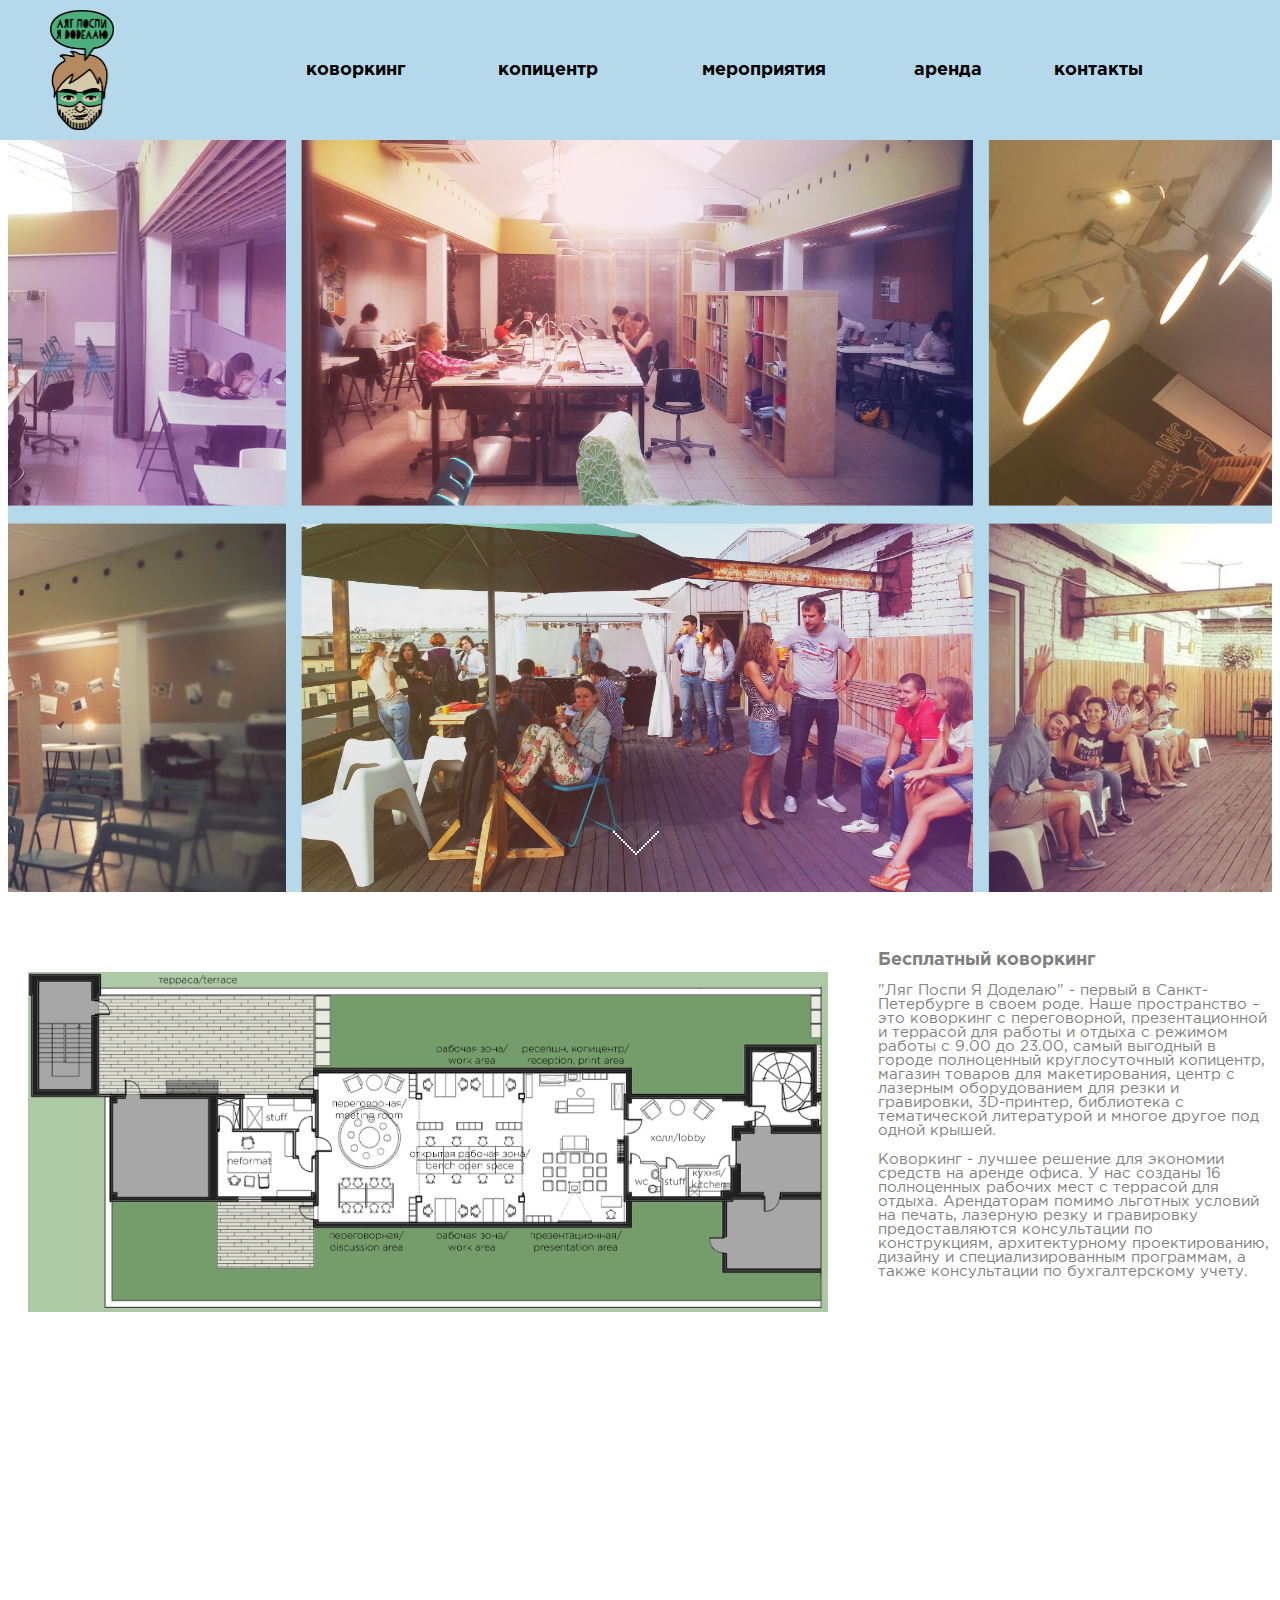
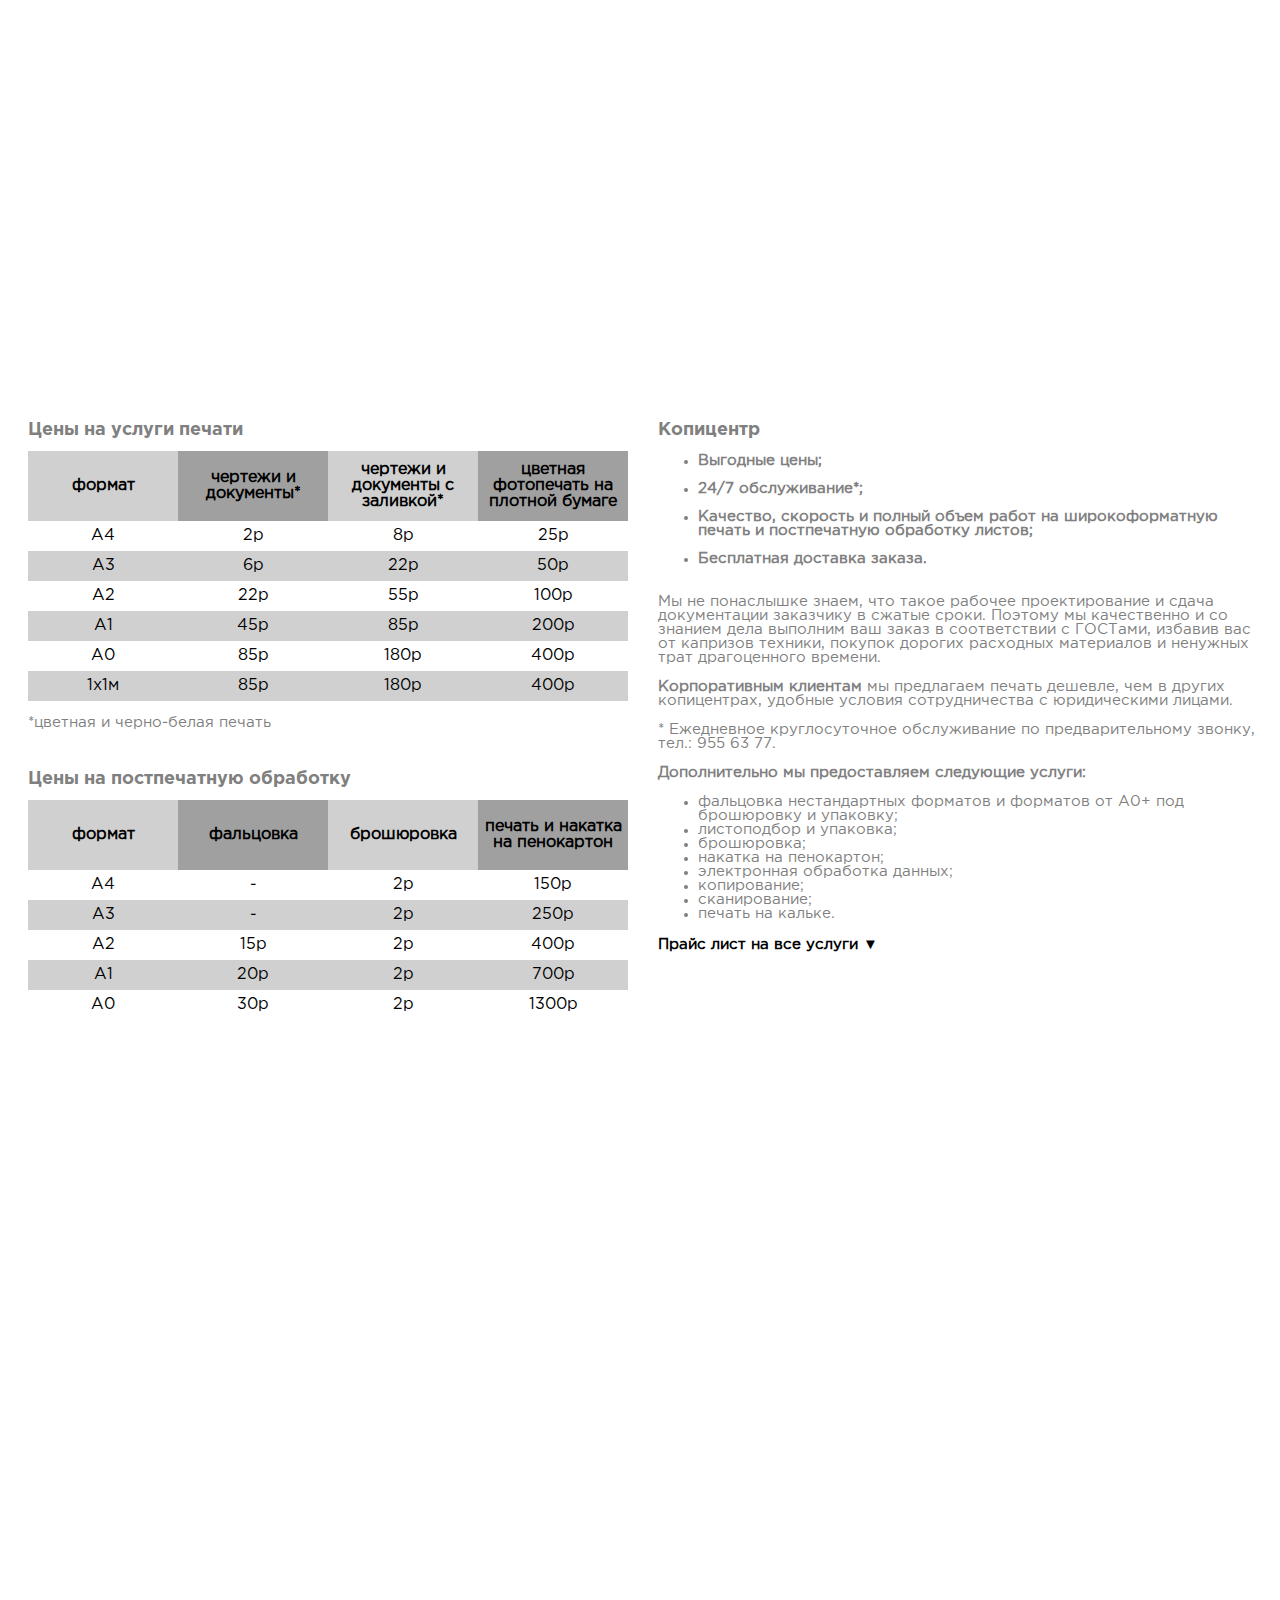
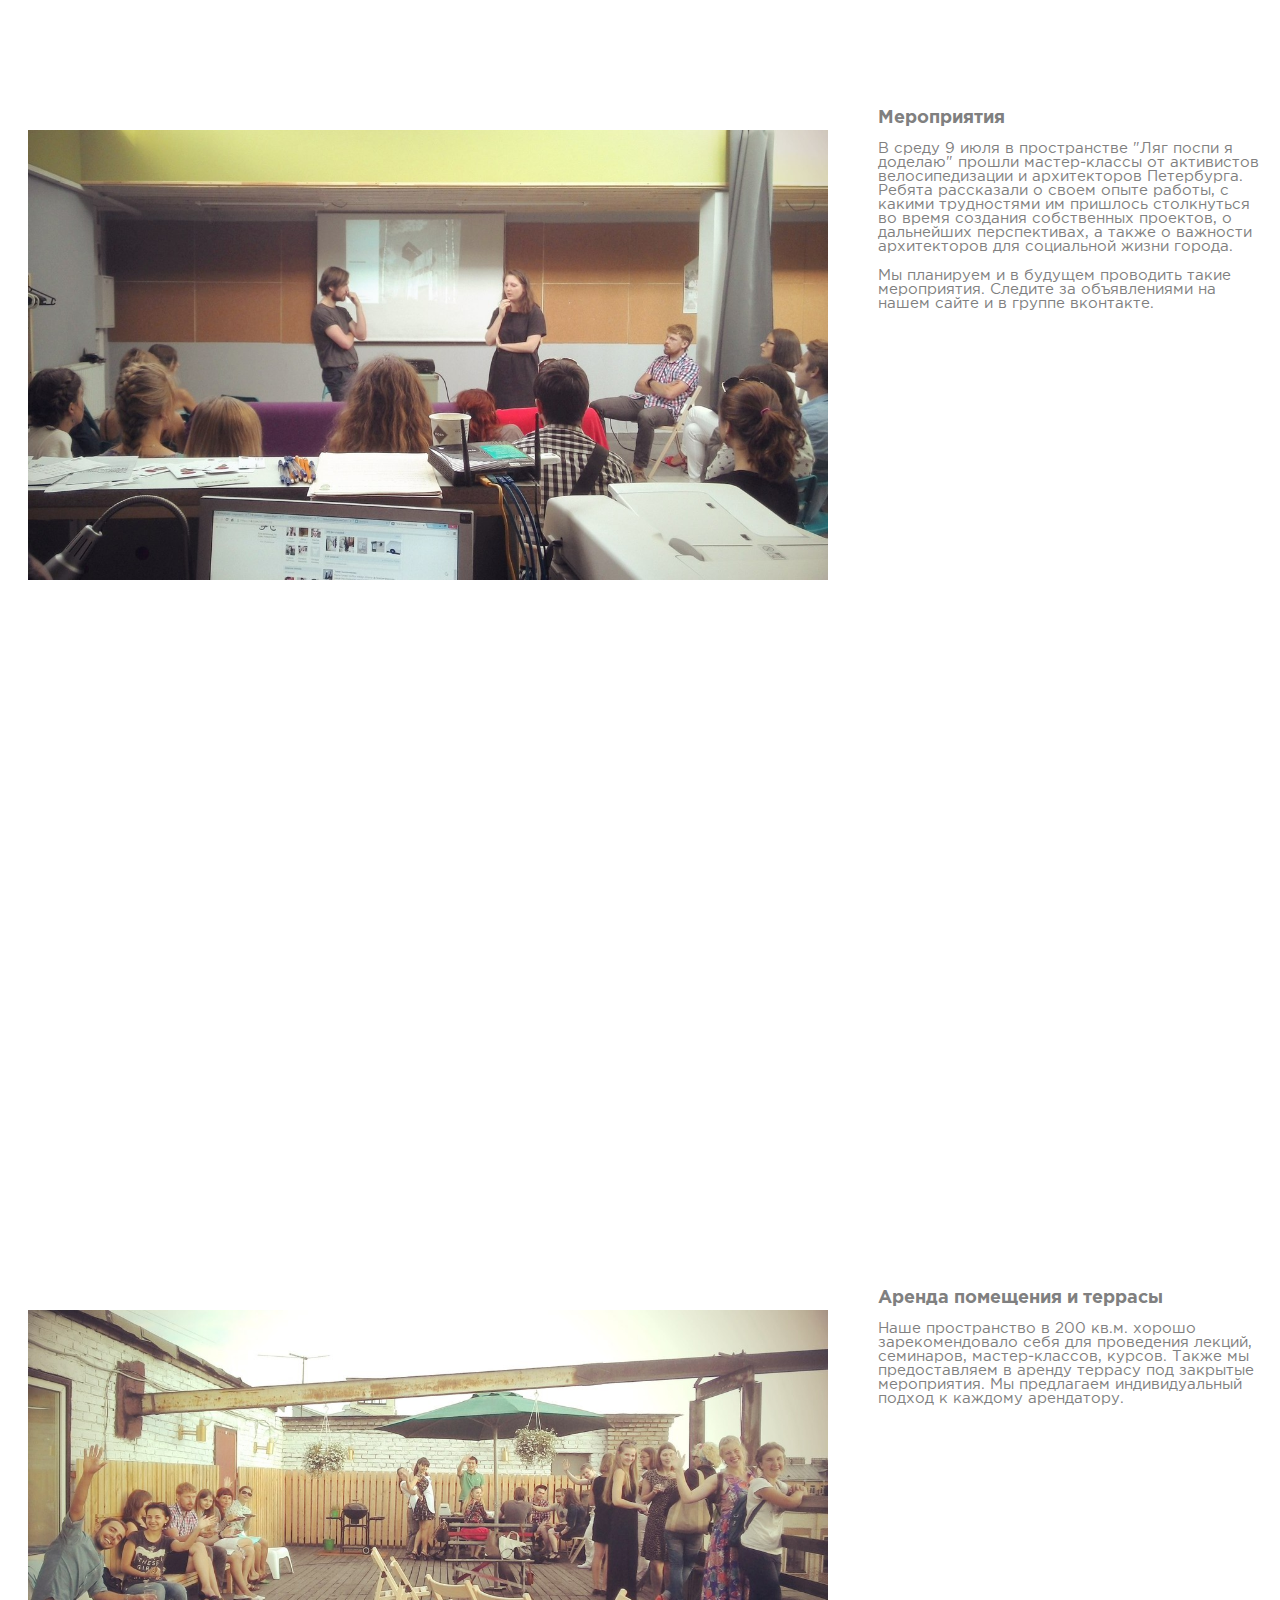
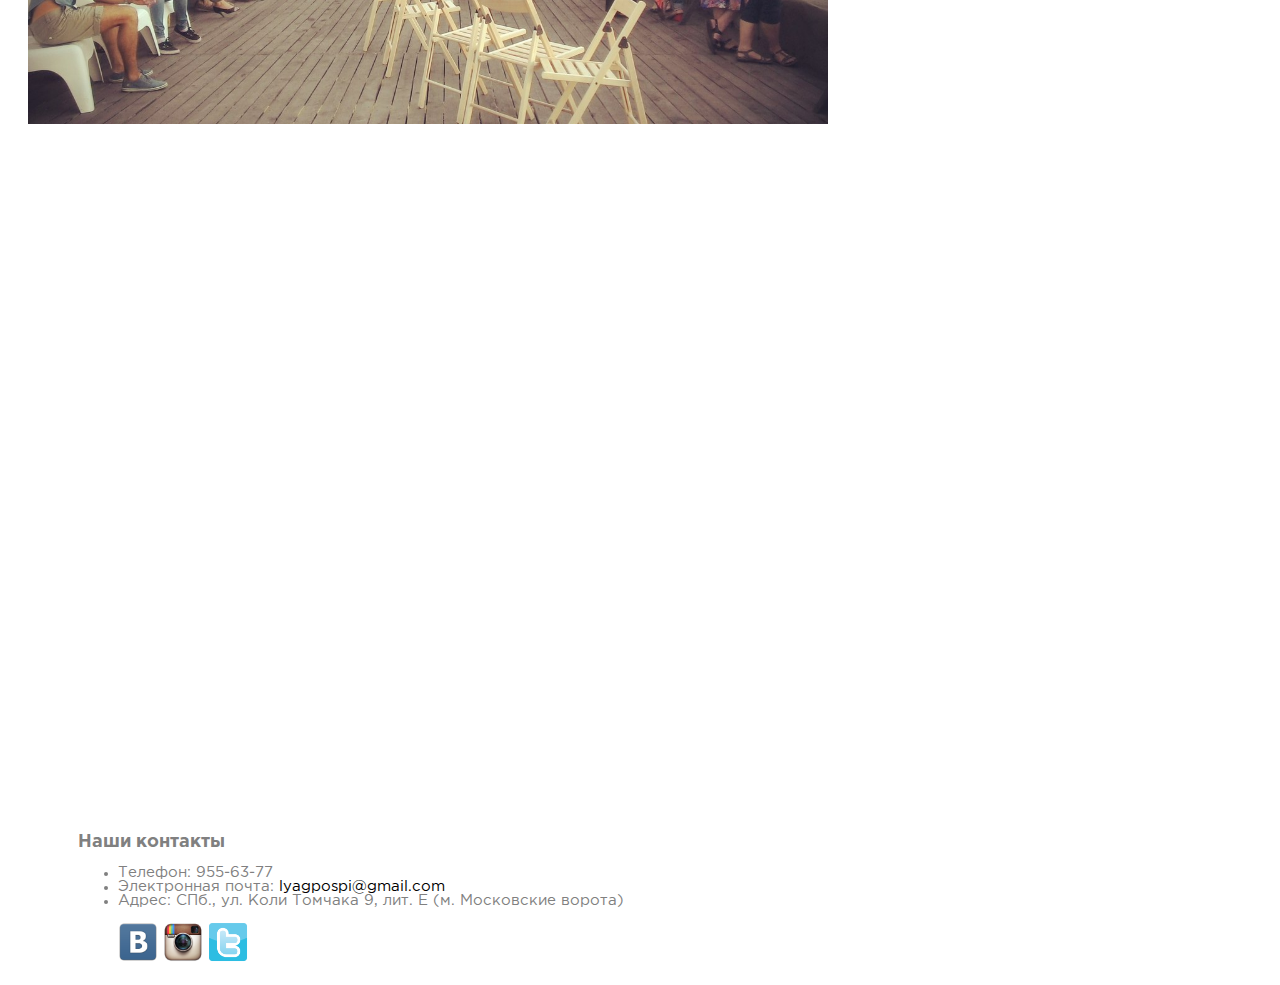
==== index.html @ e25a439b "Add link to site in logo" ====
<html>
<head>
<meta charset="UTF-8"/>
<meta name="description" content"Лягпоспиядоделаю - бесплатный коворкинг и копицентр"/>
<meta name="keywords" lang="ru" content="печать,коворкинг,бесплатный,копицентр,чернобелая,цветная,лягпоспиядоделаю"/>
<!-- CSS Code -->
<link rel="stylesheet" href="css/style.css">
<!-- JS Code -->
<script src="http://code.jquery.com/jquery-1.11.1.min.js"></script>
<script src="js/script.js"></script>
<!-- Yandex.Metrika counter -->
<script type="text/javascript">
(function (d, w, c) {
    (w[c] = w[c] || []).push(function() {
        try {
            w.yaCounter25324616 = new Ya.Metrika({id:25324616,
            clickmap:true,
            trackLinks:true,
            accurateTrackBounce:true});
        } catch(e) { }
    });

    var n = d.getElementsByTagName("script")[0],
    s = d.createElement("script"),
    f = function () { n.parentNode.insertBefore(s, n); };
    s.type = "text/javascript";
    s.async = true;
    s.src = (d.location.protocol == "https:" ? "https:" : "http:") + "//mc.yandex.ru/metrika/watch.js";

    if (w.opera == "[object Opera]") {
        d.addEventListener("DOMContentLoaded", f, false);
    } else { f(); }
})(document, window, "yandex_metrika_callbacks");
</script>
<!-- /Yandex.Metrika counter -->
</head>

<body>
<div id="header" style="z-index:1">
    <div id="logo"><a href="./index.html"><img src="./images/logo.png" height=120px/></a></div>
    <div id="menu-container">
            <ul id="menu">
                <li><a href="#content-1" class="menu-item">коворкинг</a></li>
                <li><a href="#content-2" class="menu-item">копицентр</a></li>
                <li><a href="#content-3" class="menu-item">мероприятия</a></li>
                <li><a href="#content-4" class="menu-item">аренда</a></li>
                <li><a href="#content-5" class="menu-item">контакты</a></li>
            </ul>
    </div>
</div>
<section id="bg-1" data-type="background">
</section>
<div style="position:absolute;bottom:30;text-align:center;width:98%"><a href="#content-1" class="menu-item"><img src="./images/arrow.gif"/></a></div>
<section id="content-1">
    <div id="content-container">
        <div id="content-img">
            <img src="./images/coworking_plan2.png" width=800px />
        </div>
        <div id="content-text">
        <h1>Бесплатный коворкинг</h1>
        <p>"Ляг Поспи Я Доделаю" - первый в Санкт-Петербурге в своем роде. Наше пространство – это коворкинг с переговорной, презентационной и террасой для работы и отдыха с режимом работы с 9.00 до 23.00, самый выгодный в городе полноценный круглосуточный копицентр, магазин товаров для макетирования, центр с лазерным оборудованием для резки и гравировки, 3D-принтер, библиотека с тематической литературой и многое другое под одной крышей.</p>
        <p>Коворкинг - лучшее решение для экономии средств на аренде офиса. У нас созданы 16 полноценных рабочих мест с террасой для отдыха. Арендаторам помимо льготных условий на печать, лазерную резку и гравировку предоставляются консультации по конструкциям, архитектурному проектированию, дизайну и специализированным программам, а также консультации по бухгалтерскому учету.</p>
        </div>
    </div>
</section>
<section id="bg-2" data-type="background"> 
</section>

<section id="content-2">
    <div id="copy" style="position:relative;top:-100px"></div>
    <div id="content-container">
        <div id="content-table">
            <h1>Цены на услуги печати</h1>
            <table width=600px border="0" cellpadding="0" cellspacing="0">
                <tr bgcolor=#D0D0D0 height=70>
                    <th width=150px>формат</th>
                    <th width=150px bgcolor=#A0A0AO>чертежи и документы*</th>
                    <th width=150px>чертежи и документы с заливкой*</th>
                    <th width=150px bgcolor=#A0A0AO>цветная фотопечать на плотной бумаге</th>
                </tr>
                <tr bgcolor="white" align="center" height=30>
                    <td>A4</td>
                    <td>2р</td>
                    <td>8р</td>
                    <td>25р</td>
                </tr>
                <tr bgcolor=#D0D0D0 align="center" height=30>
                    <td>A3</td>
                    <td>6р</td>
                    <td>22р</td>
                    <td>50р</td>
                </tr>
                <tr bgcolor="white" align="center" height=30>
                    <td>A2</td>
                    <td>22р</td>
                    <td>55р</td>
                    <td>100р</td>
                </tr>
                <tr bgcolor=#D0D0D0 align="center" height=30>
                    <td>A1</td>
                    <td>45р</td>
                    <td>85р</td>
                    <td>200р</td>
                </tr>
                <tr bgcolor="white" align="center" height=30>
                    <td>A0</td>
                    <td>85р</td>
                    <td>180р</td>
                    <td>400р</td>
                </tr>
                <tr bgcolor=#D0D0D0 align="center" height=30>
                    <td>1x1м</td>
                    <td>85р</td>
                    <td>180р</td>
                    <td>400р</td>
                </tr>
            </table>
            <p>*цветная и черно-белая печать</p>
            </br>
            <h1>Цены на постпечатную обработку</h1>
            <table width=600px border="0" cellpadding="0" cellspacing="0">
                <tr bgcolor=#D0D0D0 height=70>
                    <th width=150px>формат</th>
                    <th width=150px bgcolor=#A0A0AO>фальцовка</th>
                    <th width=150px>брошюровка</th>
                    <th width=150px bgcolor=#A0A0AO>печать и накатка на пенокартон</th>
                </tr>
                <tr bgcolor="white" align="center" height=30>
                    <td>A4</td>
                    <td>-</td>
                    <td>2р</td>
                    <td>150р</td>
                </tr>
                <tr bgcolor=#D0D0D0 align="center" height=30>
                    <td>A3</td>
                    <td>-</td>
                    <td>2р</td>
                    <td>250р</td>
                </tr>
                <tr bgcolor="white" align="center" height=30>
                    <td>A2</td>
                    <td>15р</td>
                    <td>2р</td>
                    <td>400р</td>
                </tr>
                <tr bgcolor=#D0D0D0 align="center" height=30>
                    <td>A1</td>
                    <td>20р</td>
                    <td>2р</td>
                    <td>700р</td>
                </tr>
                <tr bgcolor="white" align="center" height=30>
                    <td>A0</td>
                    <td>30р</td>
                    <td>2р</td>
                    <td>1300р</td>
                </tr>
            </table>
        </div>
        <div id="content-text">
        <h1>Копицентр</h1>
        <ul>
            <b>
            <li> Выгодные цены;</li></br>
            <li> 24/7 обслуживание*;</li></br>
            <li> Качество, скорость и полный объем работ на широкоформатную печать и постпечатную обработку листов;</li></br>
            <li> Бесплатная доставка заказа.</li></br>
            </b>
        </ul>
        <p>Мы не понаслышке знаем, что такое рабочее проектирование и сдача документации заказчику в сжатые сроки. Поэтому мы качественно и со знанием дела выполним ваш заказ в соответствии с ГОСТами, избавив вас от капризов техники, покупок дорогих расходных материалов и ненужных трат драгоценного времени.</p>
        <p><b>Корпоративным клиентам</b> мы предлагаем печать дешевле, чем в других копицентрах, удобные условия сотрудничества с юридическими лицами.</p>
        <p>* Ежедневное круглосуточное обслуживание по предварительному звонку, тел.: 955 63 77.</p>
        <p><b>Дополнительно мы предоставляем следующие услуги:</b></p>
        <ul>
            <li>фальцовка нестандартных форматов и форматов от А0+  под брошюровку и упаковку;</li>
            <li>листоподбор и упаковка;</li>
            <li>брошюровка;</li>
            <li>накатка на пенокартон;</li>
            <li>электронная обработка данных;</li>
            <li>копирование;</li>
            <li>сканирование;</li>
            <li>печать на кальке.</li>
       </ul>
        <b><a href="./res/price_copycentr.pdf">Прайс лист на все услуги &#9660;</a></b>
        </div>
    </div>
</section>

<section id="bg-3" data-type="background">
</section>

<section id="content-3">
    <div id="content-container">
        <div id="content-img">
            <img src="./images/event.jpg" width=800px />
        </div>
        <div id="content-text">
            <h1>Мероприятия</h1>
            <p> В среду 9 июля в пространстве "Ляг поспи я доделаю" прошли мастер-классы от активистов велосипедизации и архитекторов Петербурга. Ребята рассказали о своем опыте работы, с какими трудностями им пришлось столкнуться во время создания собственных проектов, о дальнейших перспективах, а также о важности архитекторов для социальной жизни города.</p>
            <p>Мы планируем и в будущем проводить такие мероприятия. Следите за объявлениями на нашем сайте и в группе вконтакте.</p>
         </div>
    </div>
</section>


<section id="bg-5" data-type="background">
</section>

<section id="content-4">
    <div id="content-container">
        <div id="content-img">
            <img src="./images/terassa2.jpg" width=800px />
        </div>
        <div id="content-text">
            <h1>Аренда помещения и террасы</h1>
            <p>Наше пространство в 200 кв.м.  хорошо зарекомендовало себя для проведения лекций, семинаров, мастер-классов, курсов. Также мы предоставляем в аренду террасу под закрытые мероприятия. Мы предлагаем индивидуальный подход к каждому арендатору.</p>
        </div>
    </div>
</section>


<section id="bg-4" data-type="background">
</section>

<section id="content-5">
    <div id="content-container">
        <div id="content-img" style="z-index:-1">
            <script type="text/javascript" charset="utf-8" src="http://api-maps.yandex.ru/services/constructor/1.0/js/?sid=mcQQvACTVyAM6o43akbslAuwgn48MR8d&width=800&height=450"></script>
        </div>
        <div id="content-text">
            <h1>Наши контакты</h1>
            <ul>
                <li>Телефон: 955-63-77</li>
                <li>Электронная почта: <a href="mailto:lyagpospi@gmail.com">lyagpospi@gmail.com</a></li>
                <li>Aдрес: СПб., ул. Коли Томчака 9, лит. Е (м. Московские ворота)</li>
                </br>
                <a href="http://vk.com/lyagpospiyadodelayu"><img align="middle" src="./images/vk-pop.png" height=40px/></a>
                <a href="http://instagram.com/lyagpospi"><img align="middle" src="./images/instagram.png" height=40px/></a>
                <a href="http://twitter.com/lyagpospi"><img align="middle" src="./images/twitter.png" height=40px/></a>
            </ul>
         </div>
    </div>
</section>

</body>
</html>
---- css/style.css ----
@font-face {
    font-family: 'GhotaProReg';
    font-style: normal;
    font-weight: normal;
    src: local('GhotaProReg'), url('../fonts/GothaProReg.otf') format('opentype');
}

@font-face {
    font-family: 'GhotaProBol';
    font-style: normal;
    font-weight: normal;
    src: local('GhotaProBol'), url('../fonts/GothaProBol.otf') format('opentype');
}

#header {
    background-color: #B5D9EB;
    top: 0;
    left: 0;
    position: fixed;
    width: 100%;
    display: table;
}

#menu-container {
    display: table-cell;
    vertical-align: middle;
}

#logo {
    display: table-cell;
    padding: 10px;
    padding-left: 50px;
    width: 40px;
}

#menu {
    width: 80%;
    display: table;
    margin: 0 auto;
    font-size: 18px;
    font-family: "GhotaProBol", serif;
}

#menu li {
    display: table-cell;
    text-align: center;
}

a:link {
    color:black;
    text-decoration: none;
}

a:visited {
    color: black;
    text-decoration: none;
}

a:hover {
    color: gray;
    text-decoration: none;
}

#bg-1 { 
    background: url(../images/bg1.jpg) 50% 0 fixed no-repeat; 
    margin: 0 auto;
    height: 100%;
    width: 100%;
    background-size: cover;
}

#bg-2 { 
    background: url(../images/bg-print3.jpg) 50% 0 fixed no-repeat;
    margin: 0 auto; 
    height: 600px;
    width: 100%;  
    background-size: cover; 
}

#bg-3 { 
    background: url(../images/bg-example.jpg) 50% 0 fixed no-repeat; 
    margin: 0 auto;
    height: 600px;  
    width: 100%;
    background-size: cover; 
}

#bg-4 { 
    background: url(../images/bg-coworking.jpg) 50% 0 fixed no-repeat; 
    margin: 0 auto;
    height: 600px;  
    width: 100%;
    background-size: cover; 
}

#bg-5 { 
    background: url(../images/bg-event3.jpg) 50% 0 fixed no-repeat; 
    margin: 0 auto;
    height: 600px;  
    width: 100%;
    background-size: cover; 
}

#content-container {
    display: table;
}

#content-img {
    display: table-cell;
    padding: 50px;
    padding-left: 20px;
    padding-top: 80px;
    vertical-align: top;
}


h1 {
    font-size: 18px;
    color: #808080;
    font-family: "GhotaProBol", serif;
}

#content-text {
    display: table-cell;
    width: 600px;
    padding-top: 60px;
    font-size: 15px;
    vertical-align: top;
    color: #808080;
    font-family: "GhotaProReg", serif;
}

#content-table {
    display: table-cell;
    width: 600px;
    padding-left: 20px;
    padding-right: 30px;
    padding-top: 60px;
    padding-bottom: 30px;
    font-size: 15px;
    vertical-align: top;
    color: #808080;
    font-family: "GhotaProReg", serif;
}
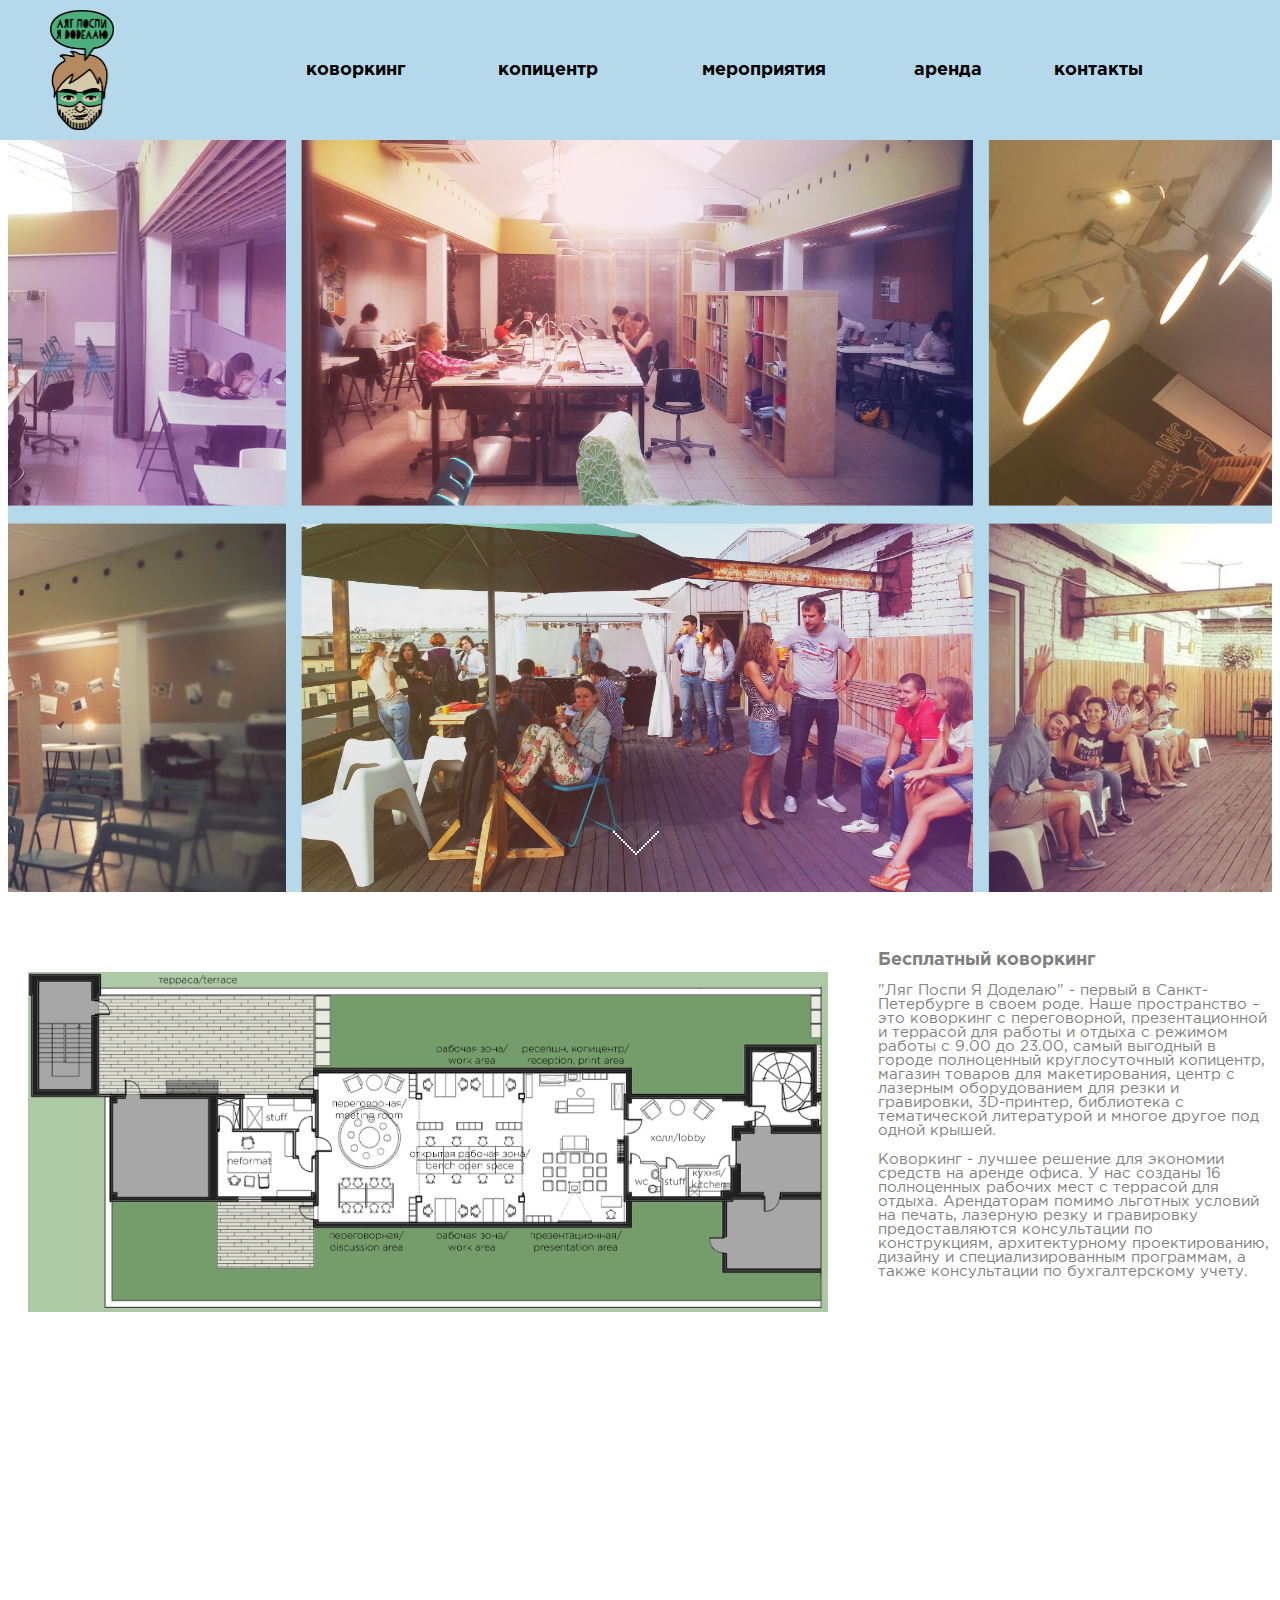
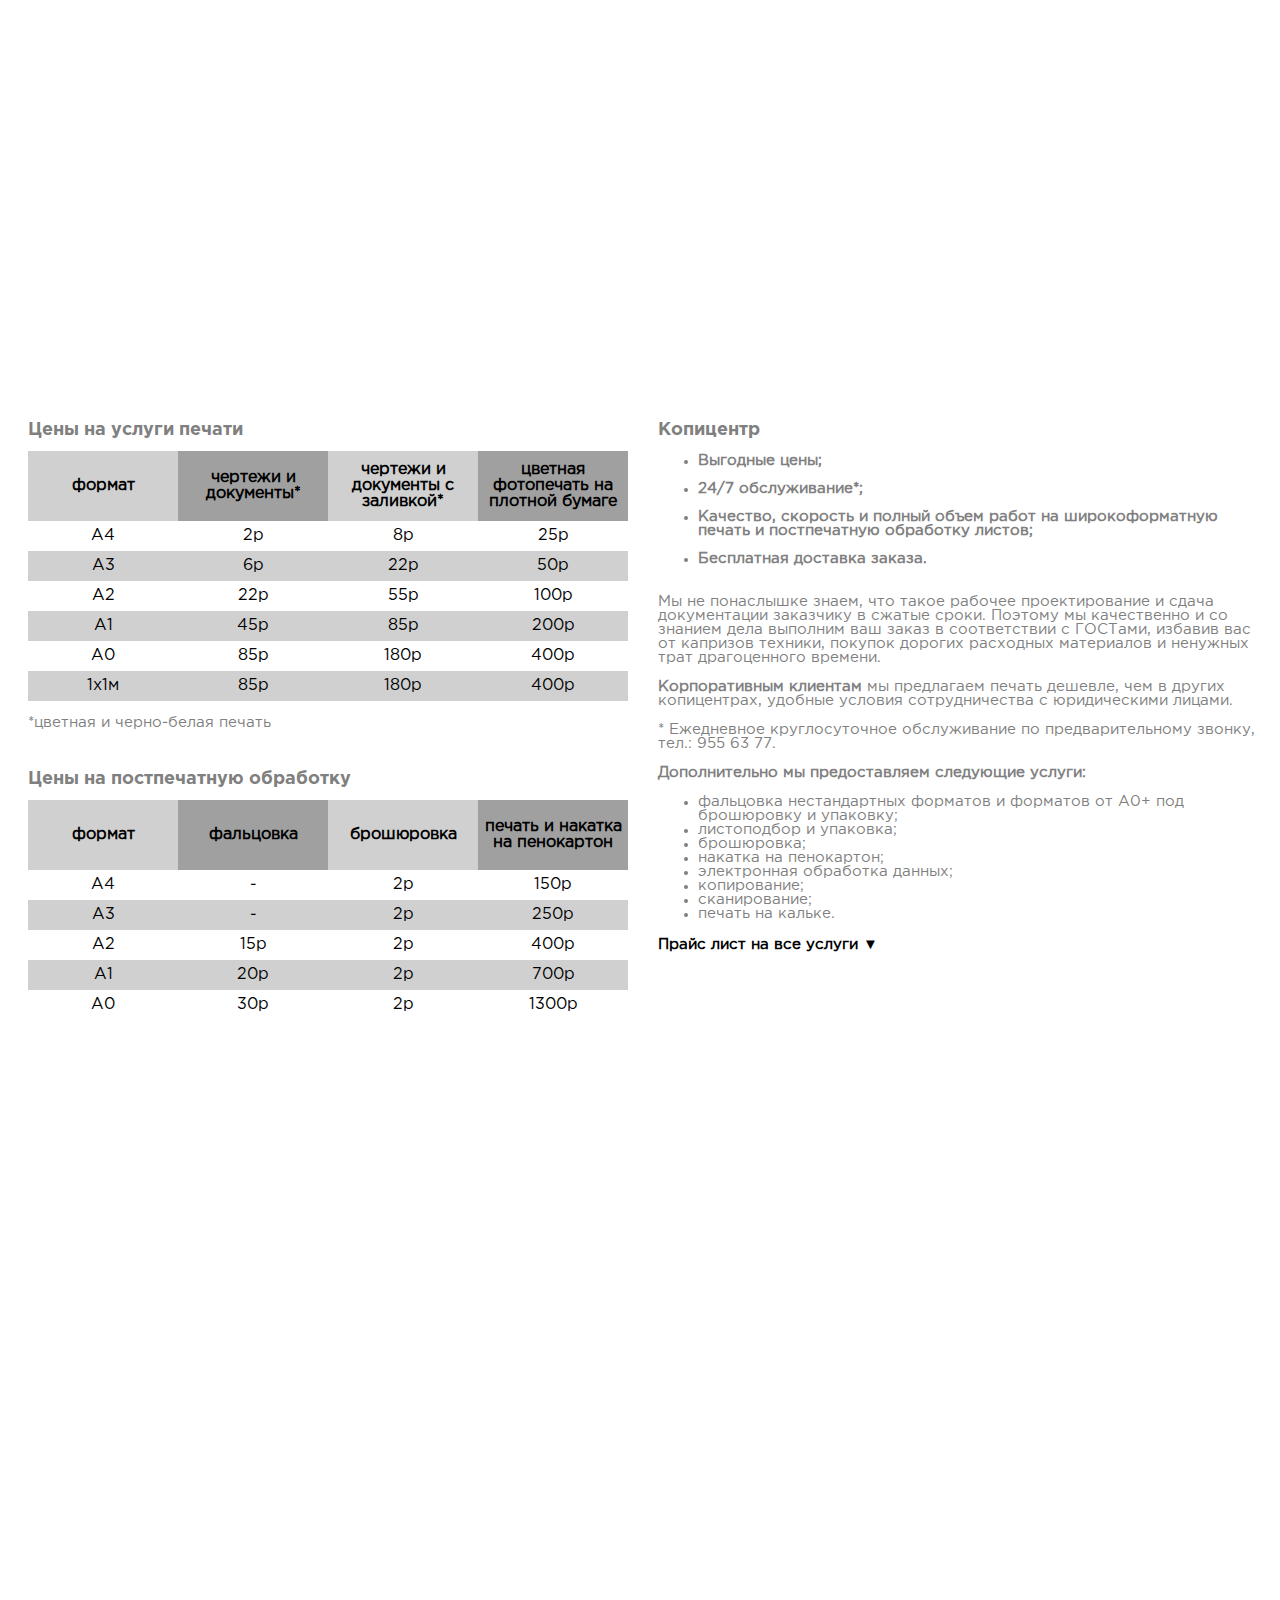
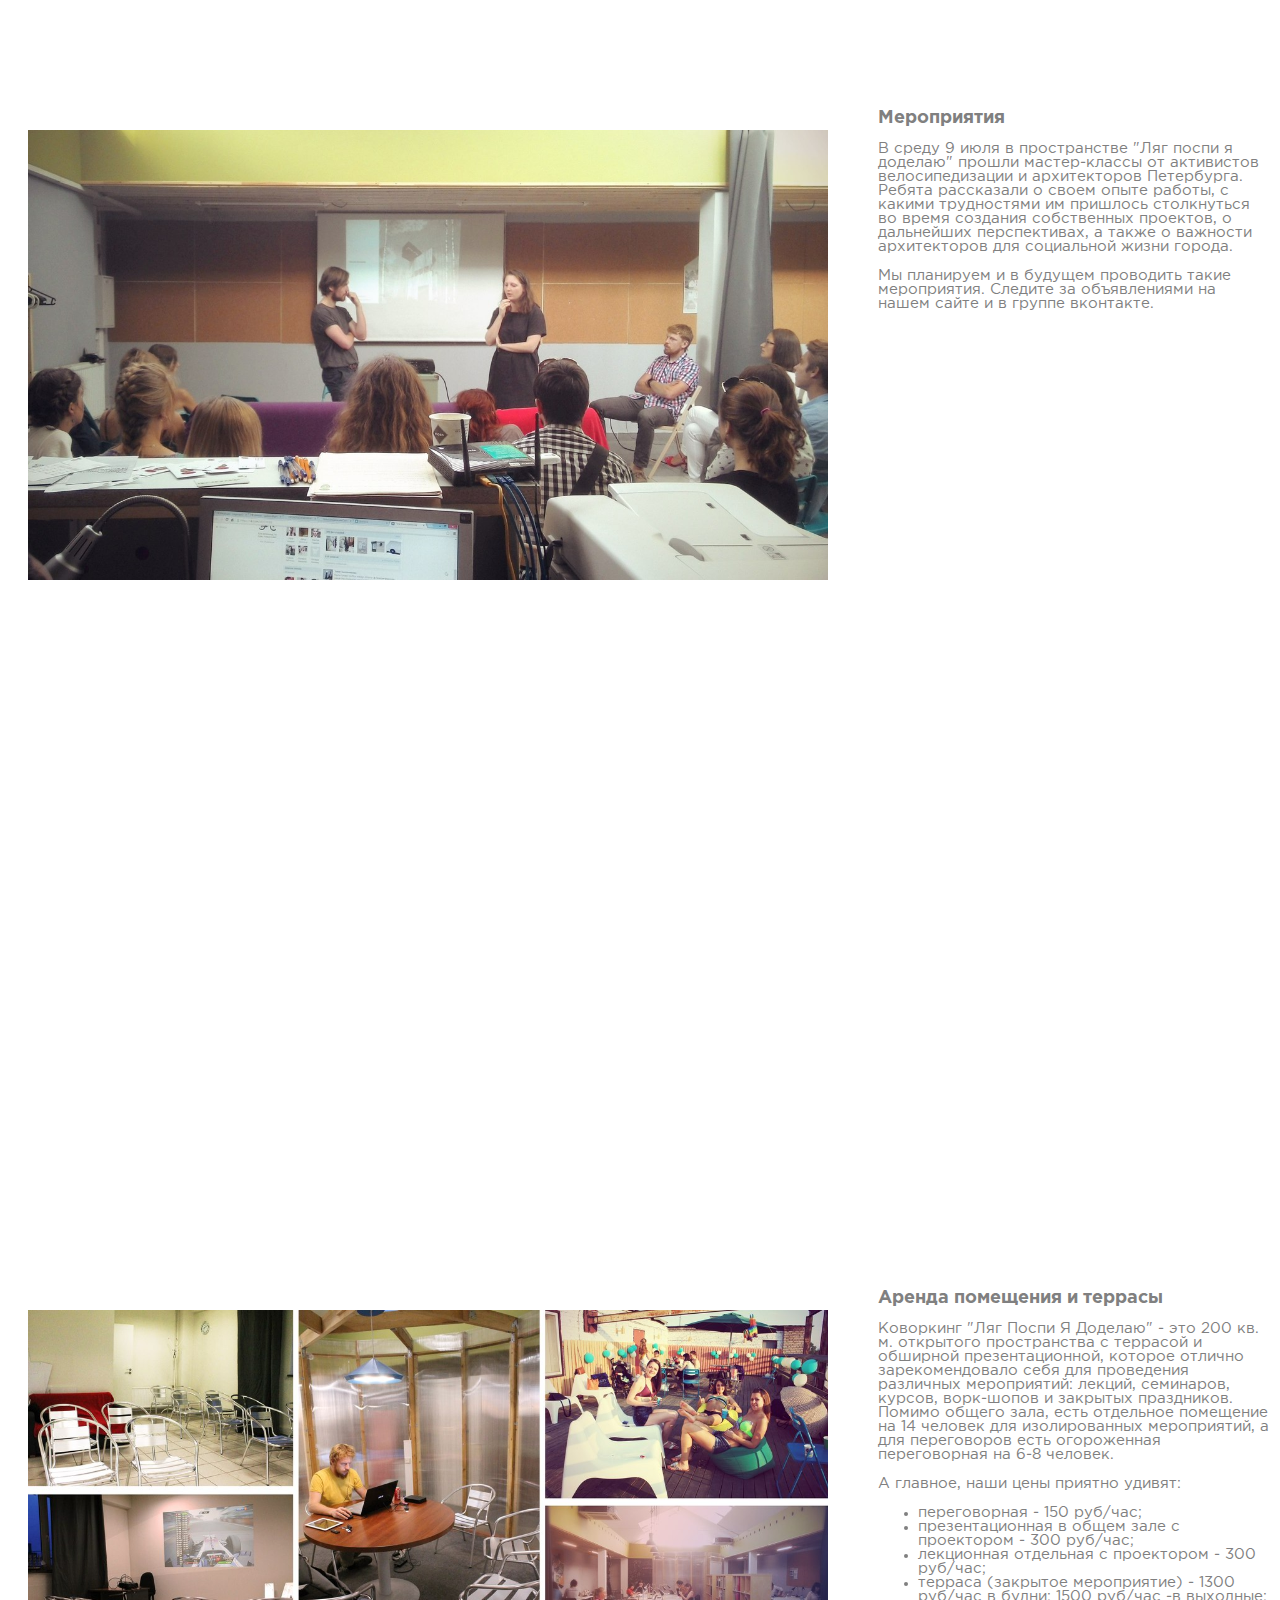
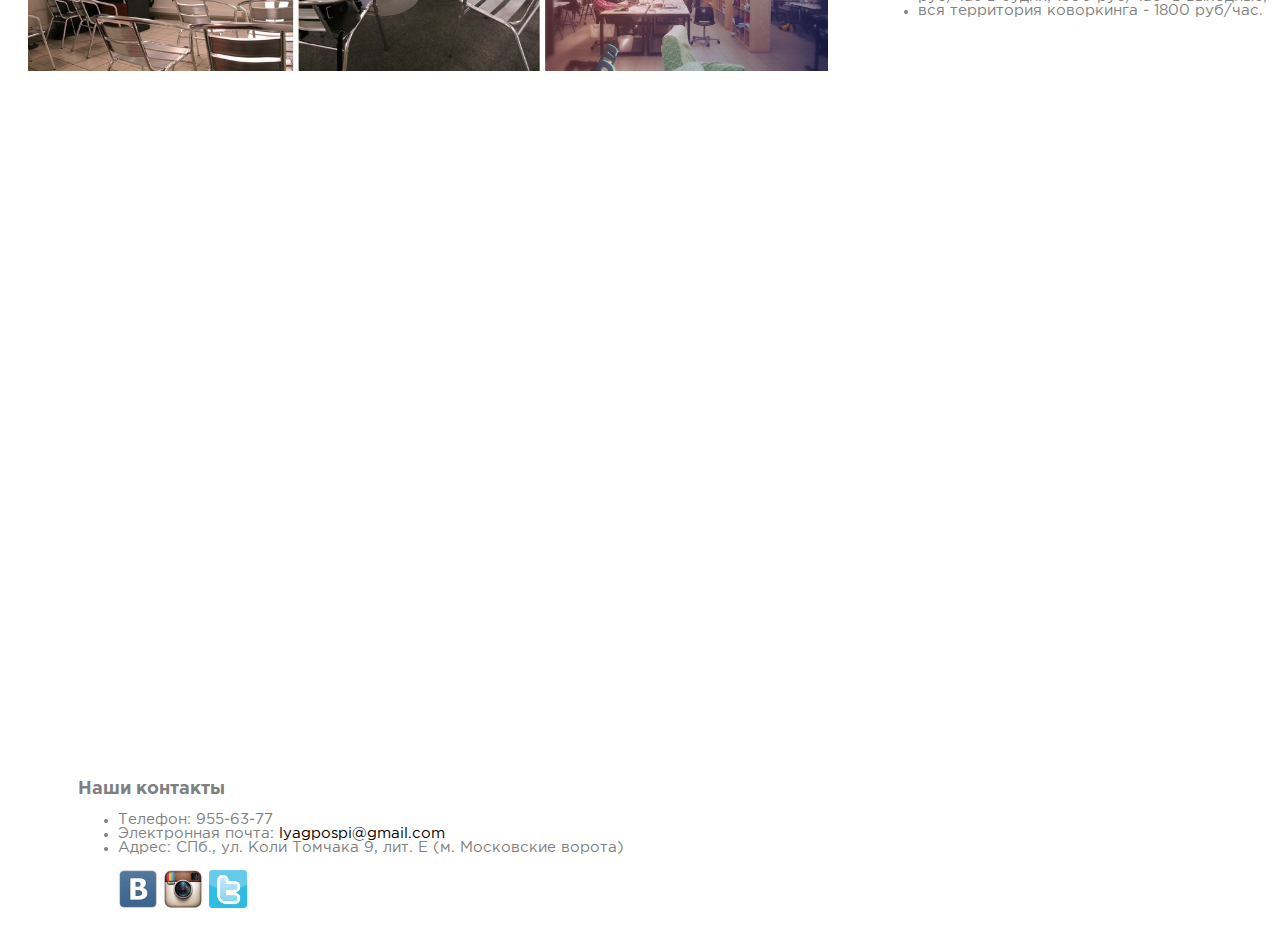
==== commit f544277d: "update arenda block" ====
--- a/index.html
+++ b/index.html
@@ -209,11 +209,21 @@
 <section id="content-4">
     <div id="content-container">
         <div id="content-img">
-            <img src="./images/terassa2.jpg" width=800px />
+            <img src="./images/arenda.jpg" width=800px />
         </div>
         <div id="content-text">
             <h1>Аренда помещения и террасы</h1>
-            <p>Наше пространство в 200 кв.м.  хорошо зарекомендовало себя для проведения лекций, семинаров, мастер-классов, курсов. Также мы предоставляем в аренду террасу под закрытые мероприятия. Мы предлагаем индивидуальный подход к каждому арендатору.</p>
+            </p>Коворкинг "Ляг Поспи Я Доделаю" - это 200 кв. м. открытого пространства с террасой и обширной презентационной, которое отлично зарекомендовало себя для проведения различных мероприятий: лекций, семинаров, курсов, ворк-шопов и закрытых праздников.</br>
+            Помимо общего зала, есть отдельное помещение на 14 человек для изолированных мероприятий, а для переговоров есть огороженная переговорная на 6-8 человек.</p>
+            
+            <p>А главное, наши цены приятно удивят:</p>
+            <ul>
+                <li>переговорная - 150 руб/час;</li>
+                <li>презентационная в общем зале с проектором - 300 руб/час;</li>
+                <li>лекционная отдельная с проектором - 300 руб/час;</li>
+                <li>терраса (закрытое мероприятие) - 1300 руб/час в будни; 1500 руб/час -в выходные;</li>
+                <li>вся территория коворкинга - 1800 руб/час.</li>
+            </ul>
         </div>
     </div>
 </section>
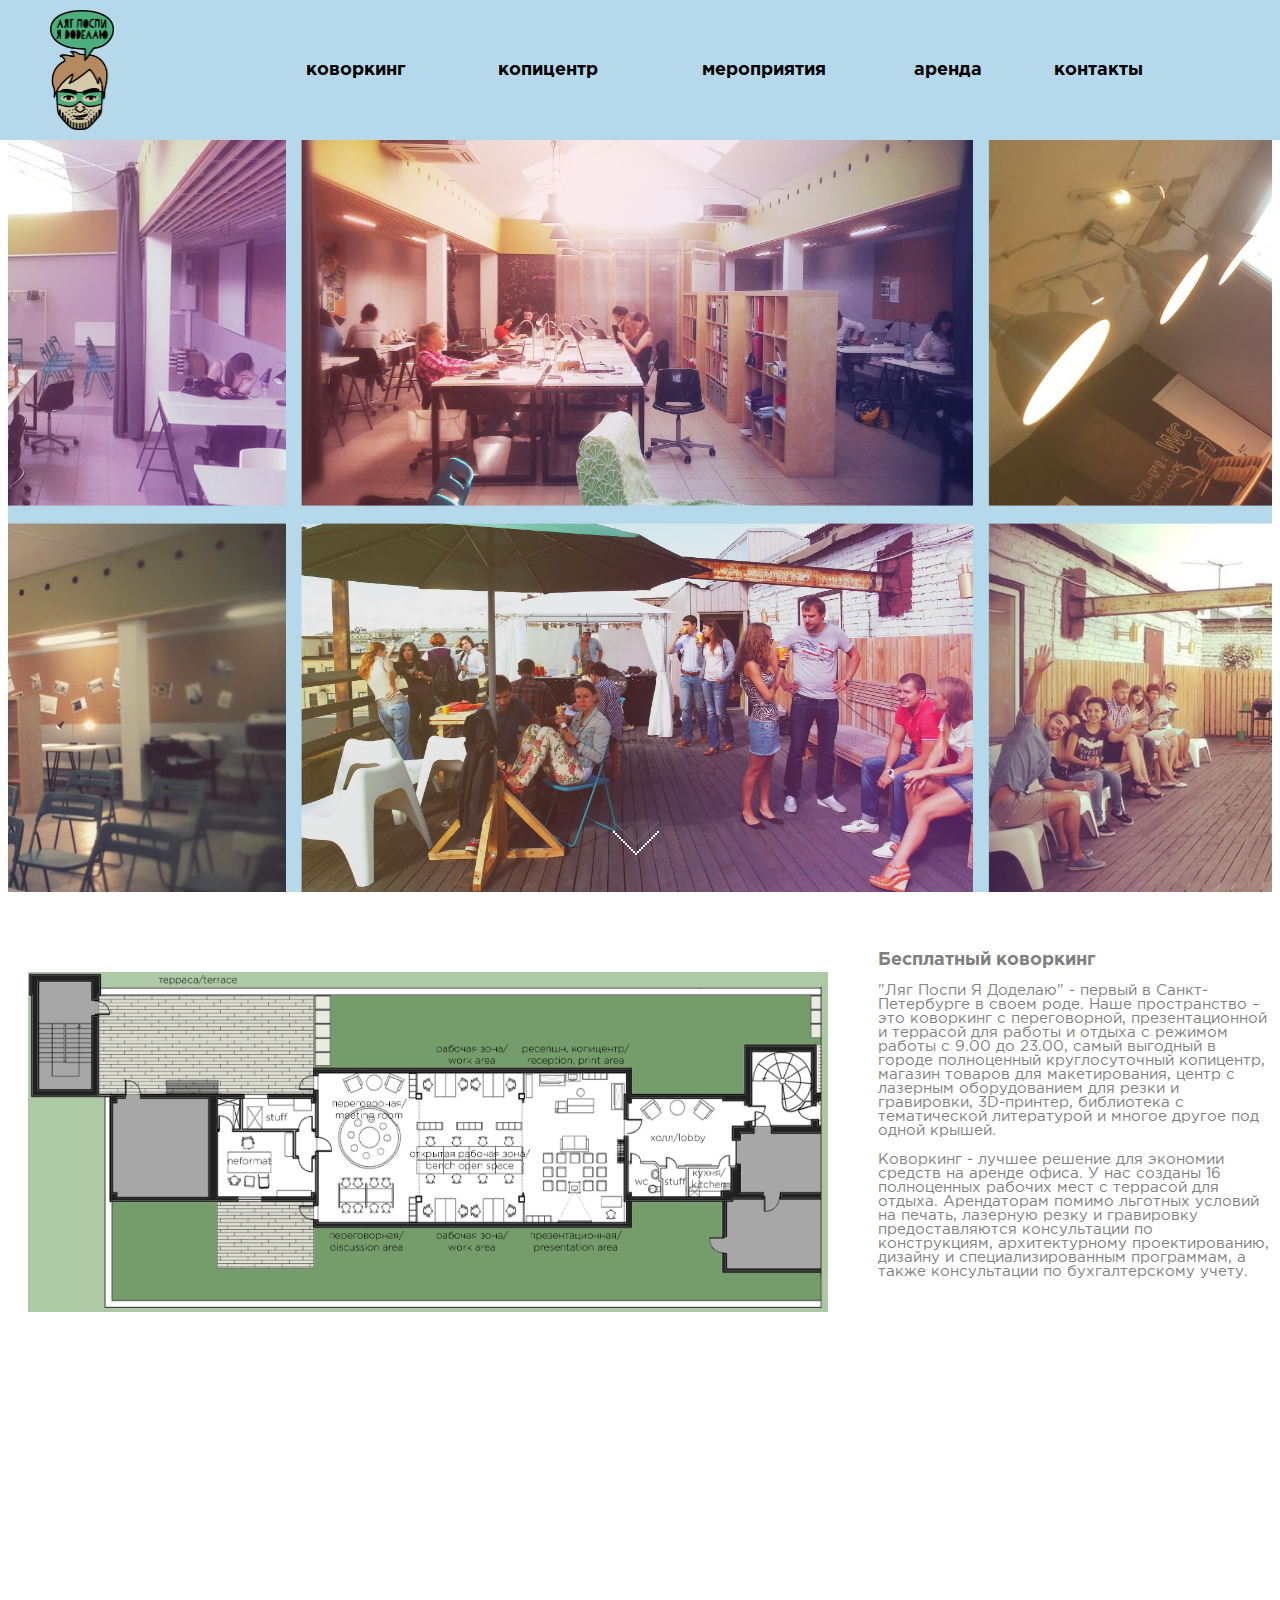
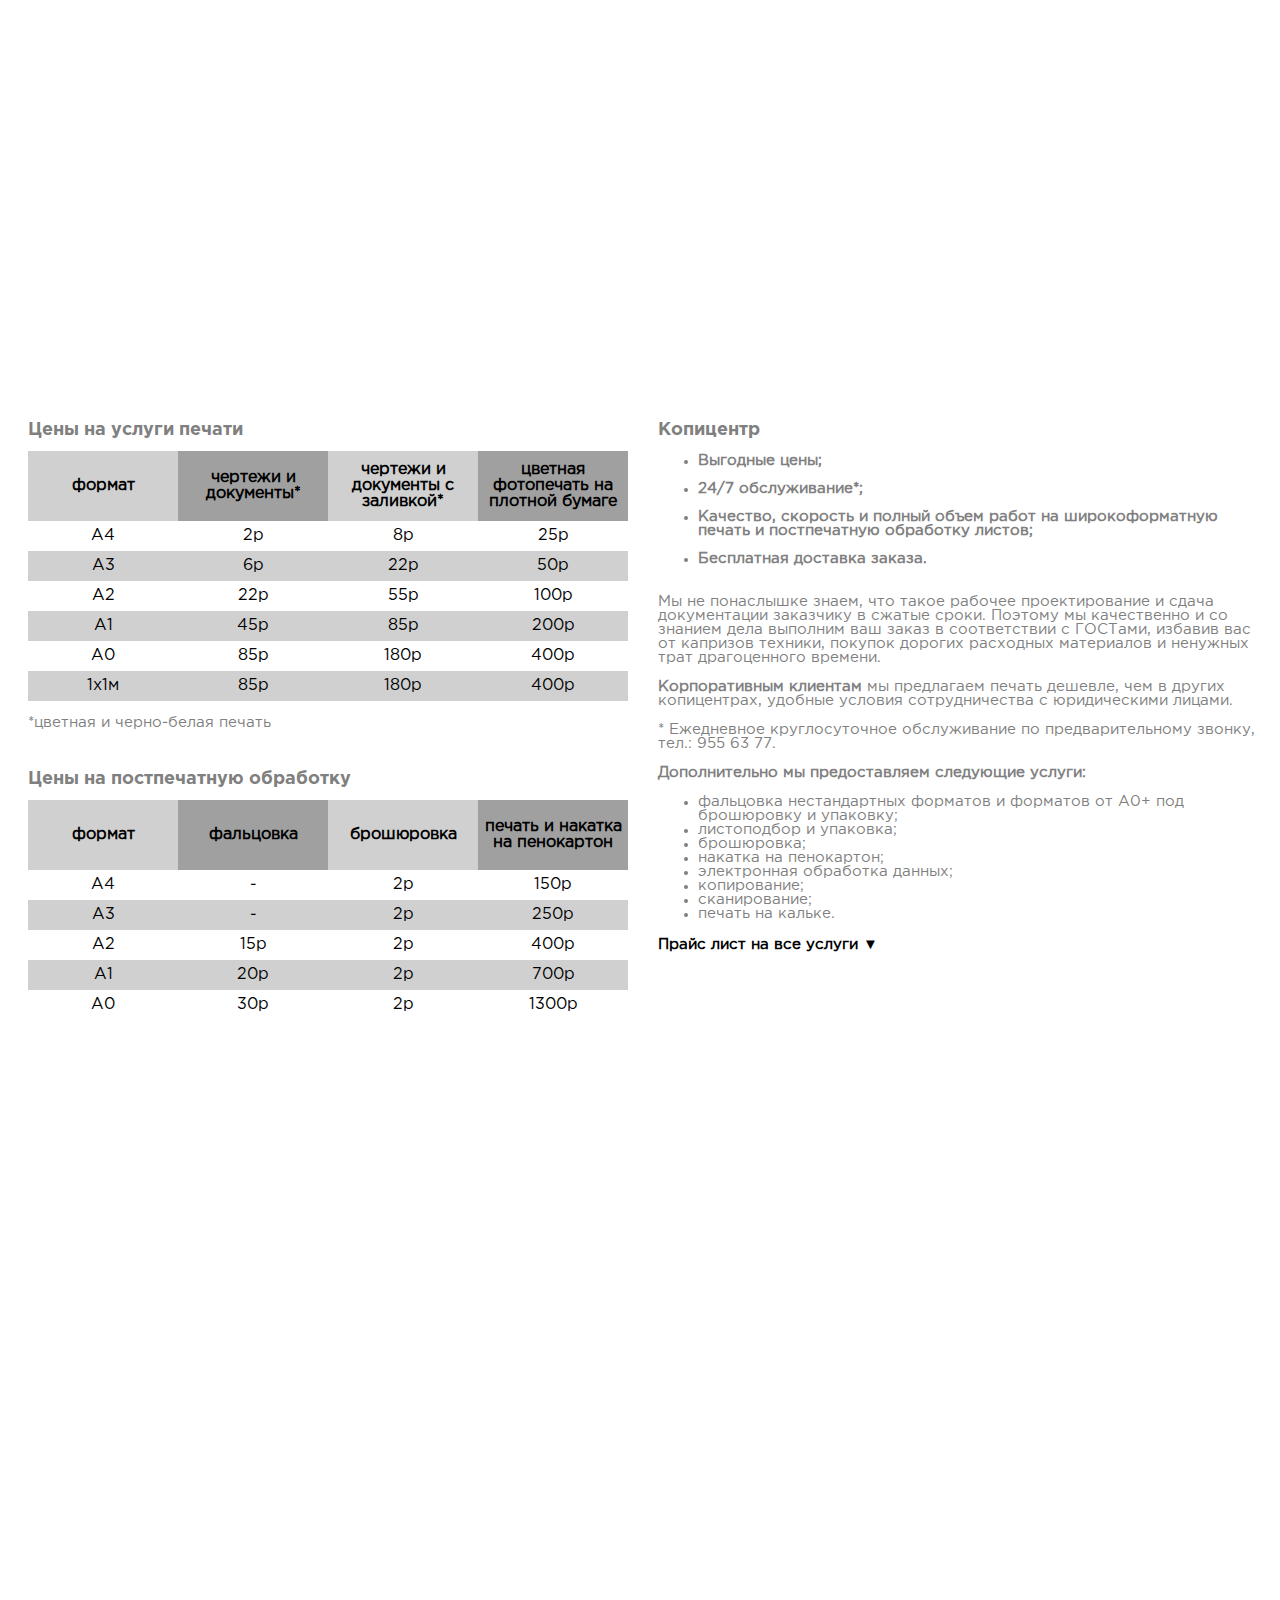
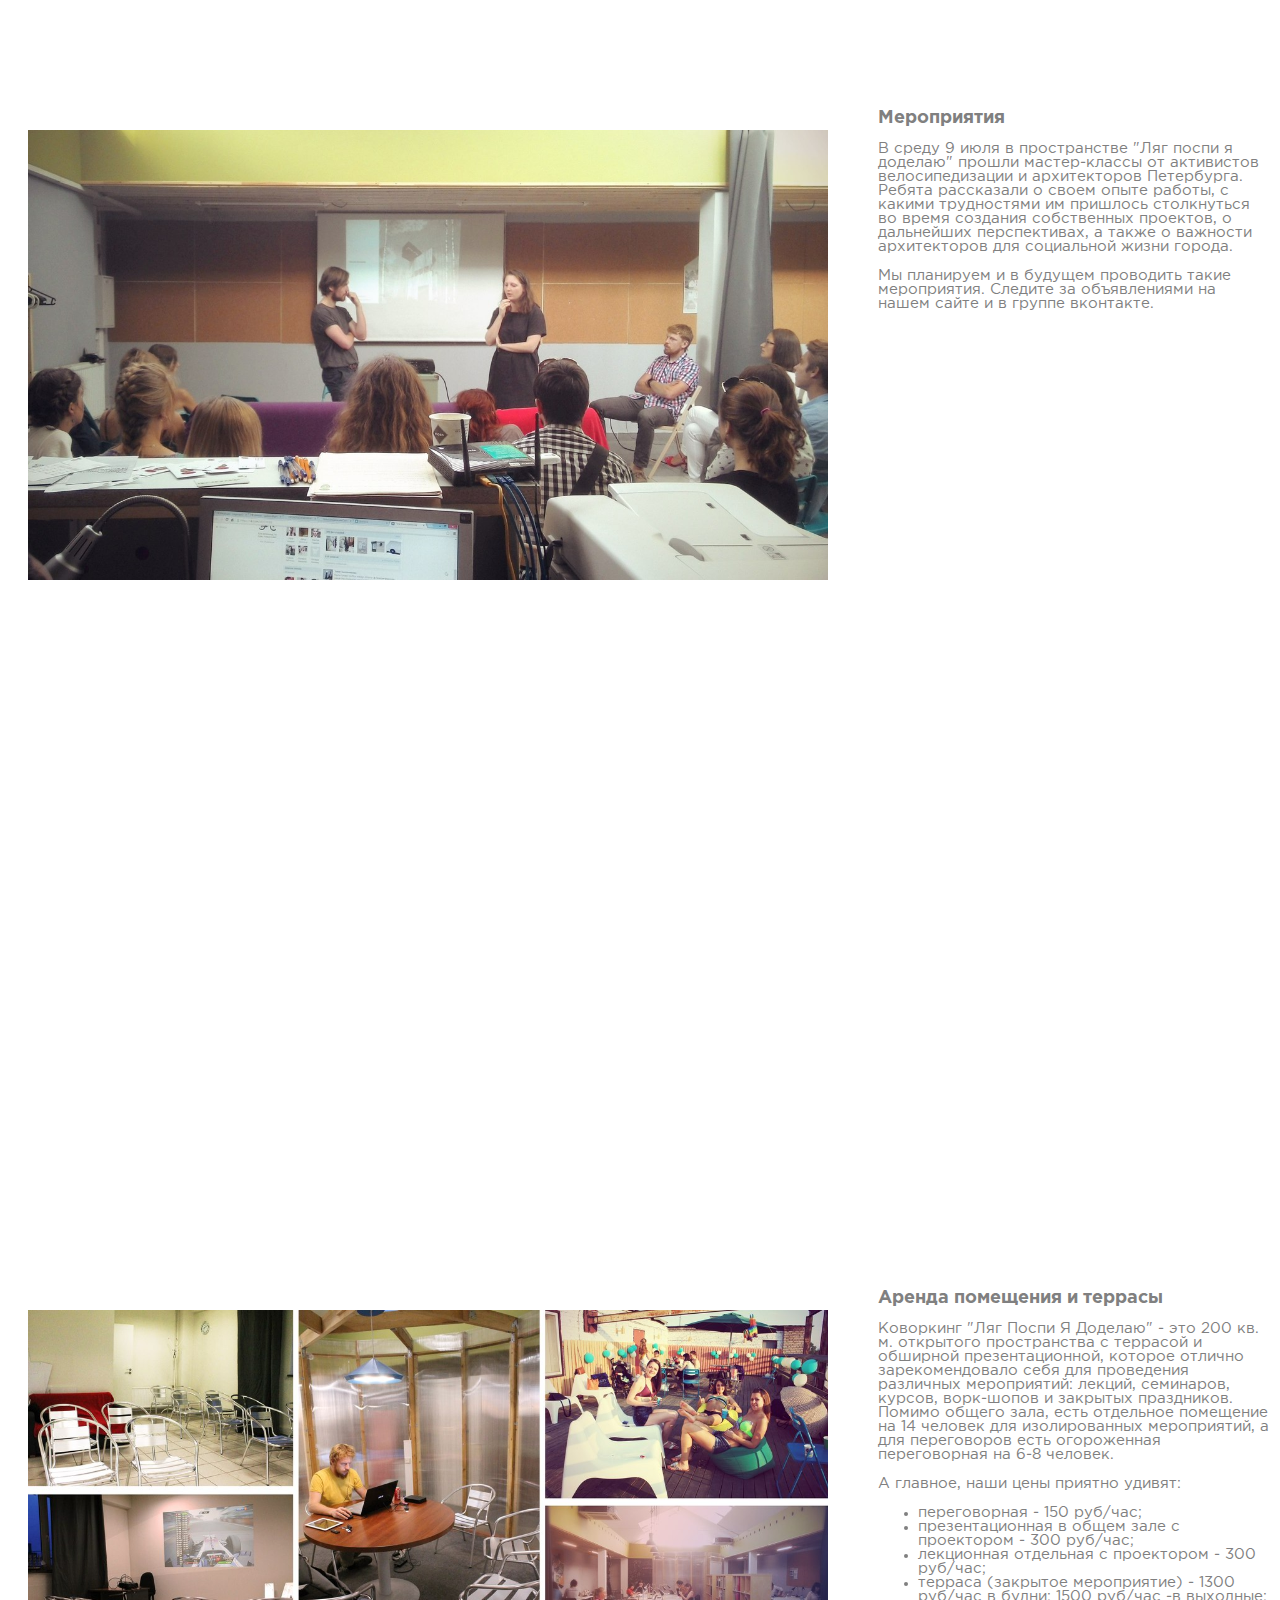
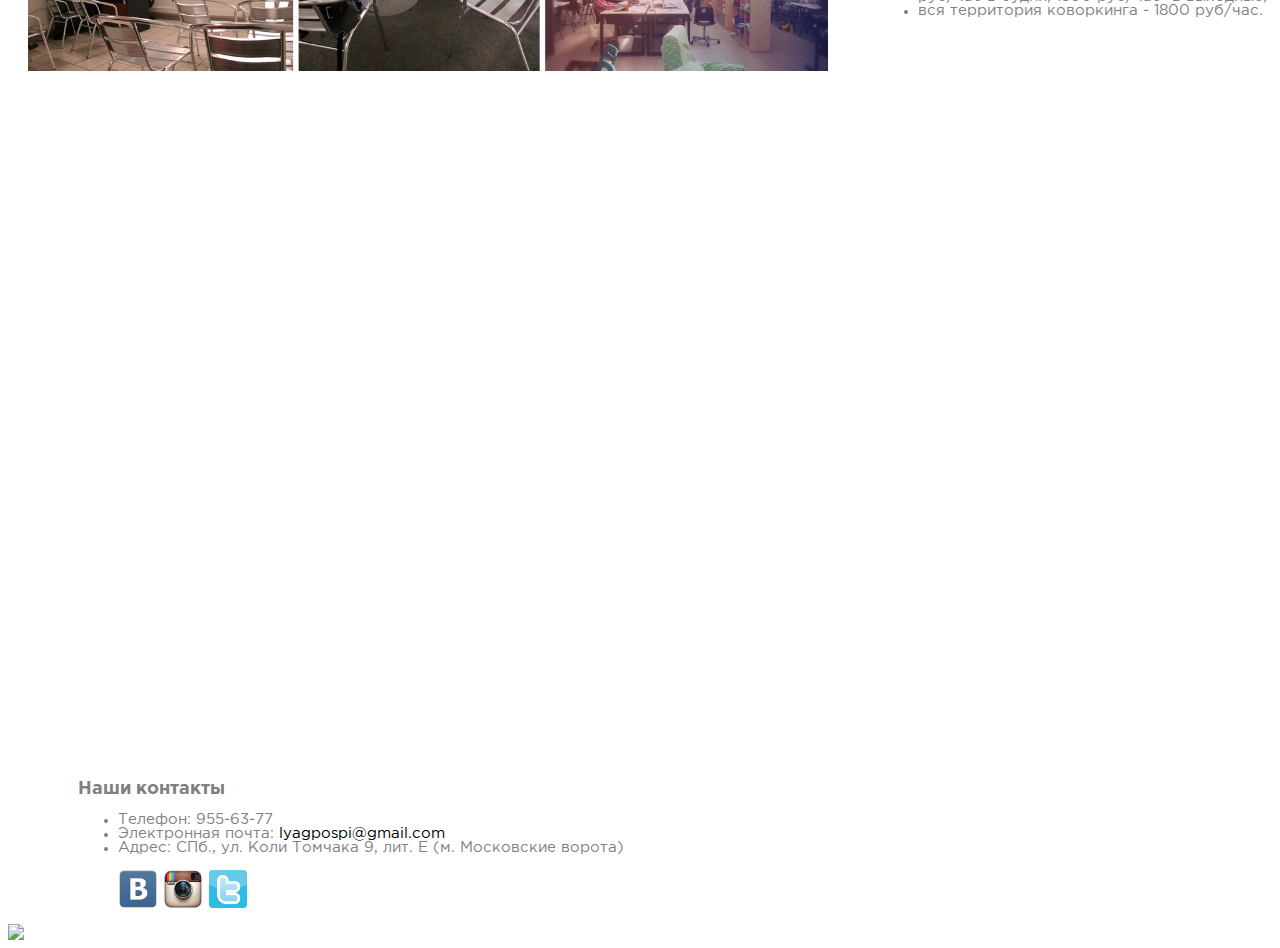
==== commit 1796b7b1: "test image" ====
--- a/index.html
+++ b/index.html
@@ -2,7 +2,7 @@
 <head>
 <meta charset="UTF-8"/>
 <meta name="description" content"Лягпоспиядоделаю - бесплатный коворкинг и копицентр"/>
-<meta name="keywords" lang="ru" content="печать,коворкинг,бесплатный,копицентр,чернобелая,цветная,лягпоспиядоделаю"/>
+<meta name="keywords" lang="ru" content="печать, коворкинг, копицентр, чернобелая печать, цветная печать, фотопечать, печать фотографий, цветная печать а3, цветная печать а4, цветная печать дешево, лягпоспиядоделаю, копировальные услуги, дешево, накатка на пенокартон, печать на пенокартоне, печать а3, печать а4, печать чертежей"/>
 <!-- CSS Code -->
 <link rel="stylesheet" href="css/style.css">
 <!-- JS Code -->
@@ -250,6 +250,7 @@
             </ul>
          </div>
     </div>
+    <img src="https://2.downloader.disk.yandex.ru/preview/d024c18dd5297ff017a48bd47c979f49/mpfs/8_Q17UGPGgP5VGx8FV5iVHshwueFtO4fSUqnazWmVHhbkOo5OQ4Iy6BSTb9dJjGVq_J6bpmRyOJonT3VoXnDag%3D%3D?uid=0&filename=dvpng&disposition=inline&hash=&limit=0&content_type=image%2Fpng&size=XXL&crop=0" />
 </section>
 
 </body>
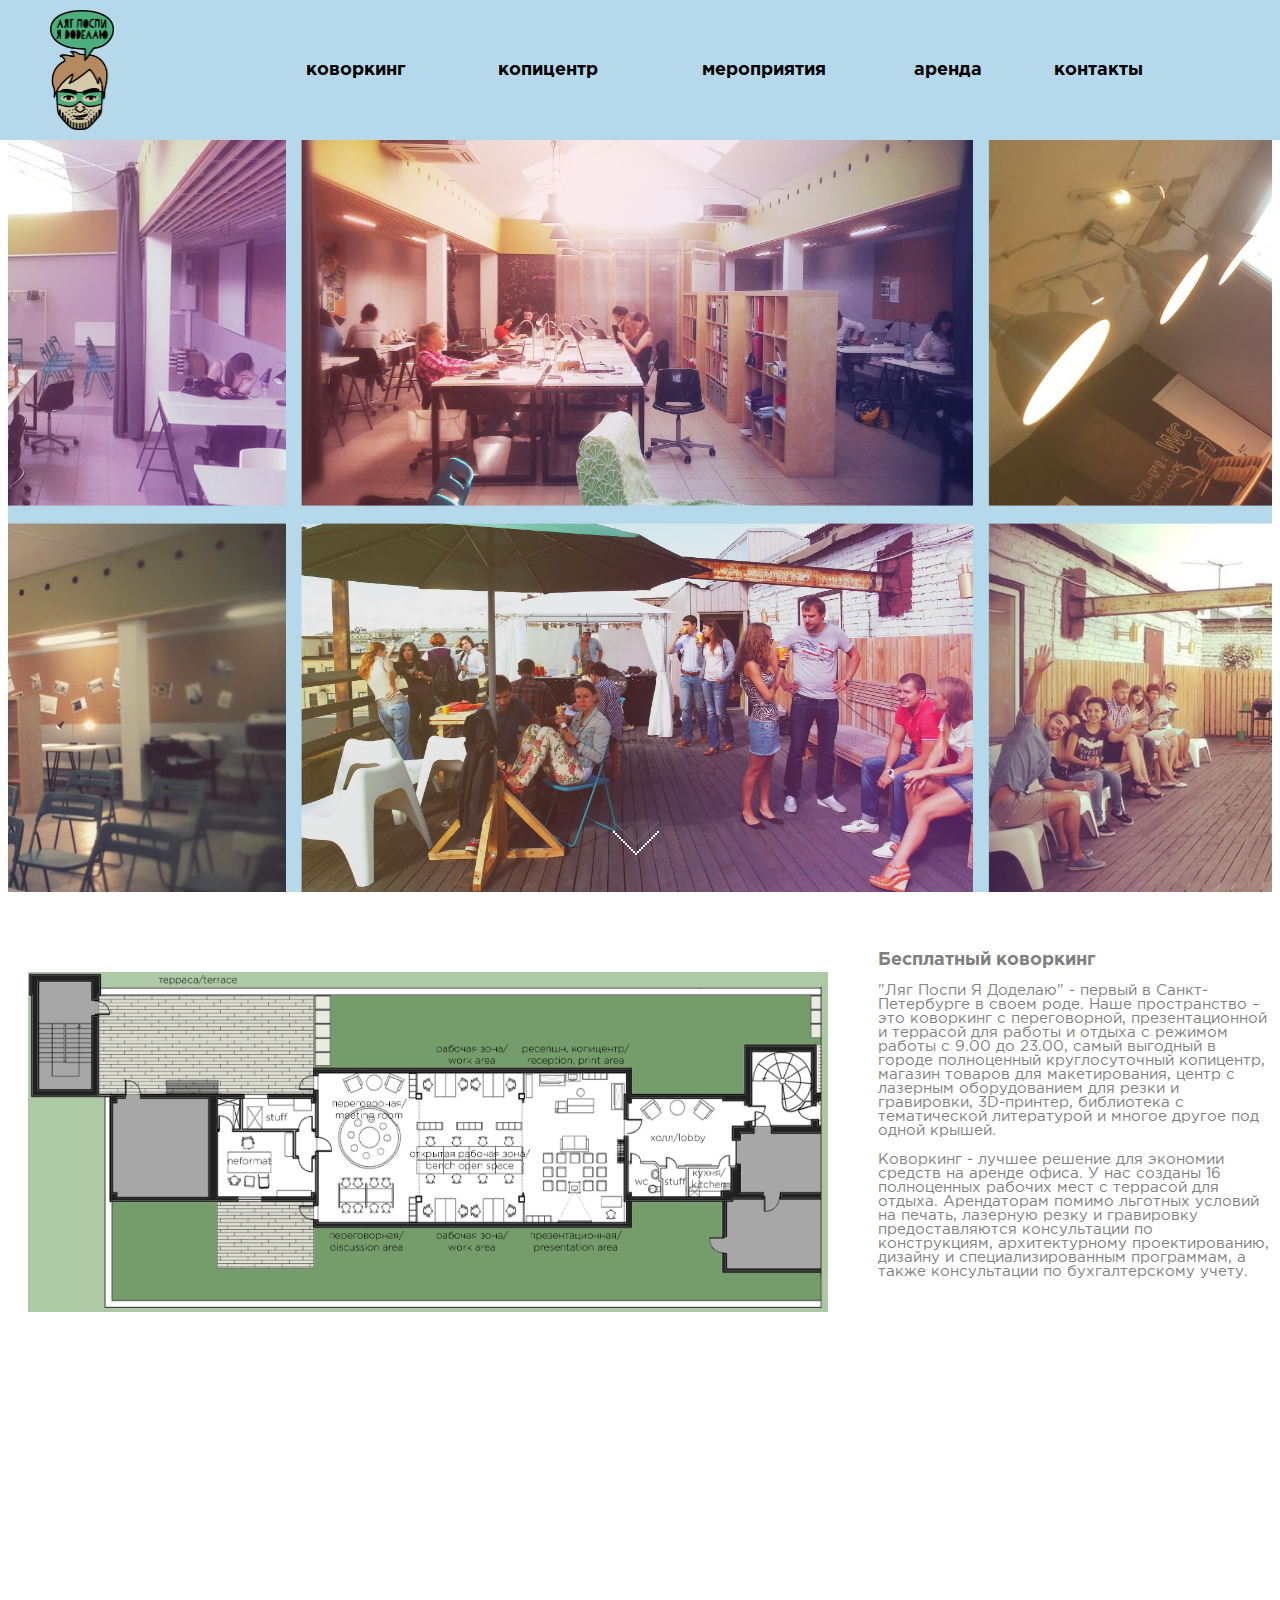
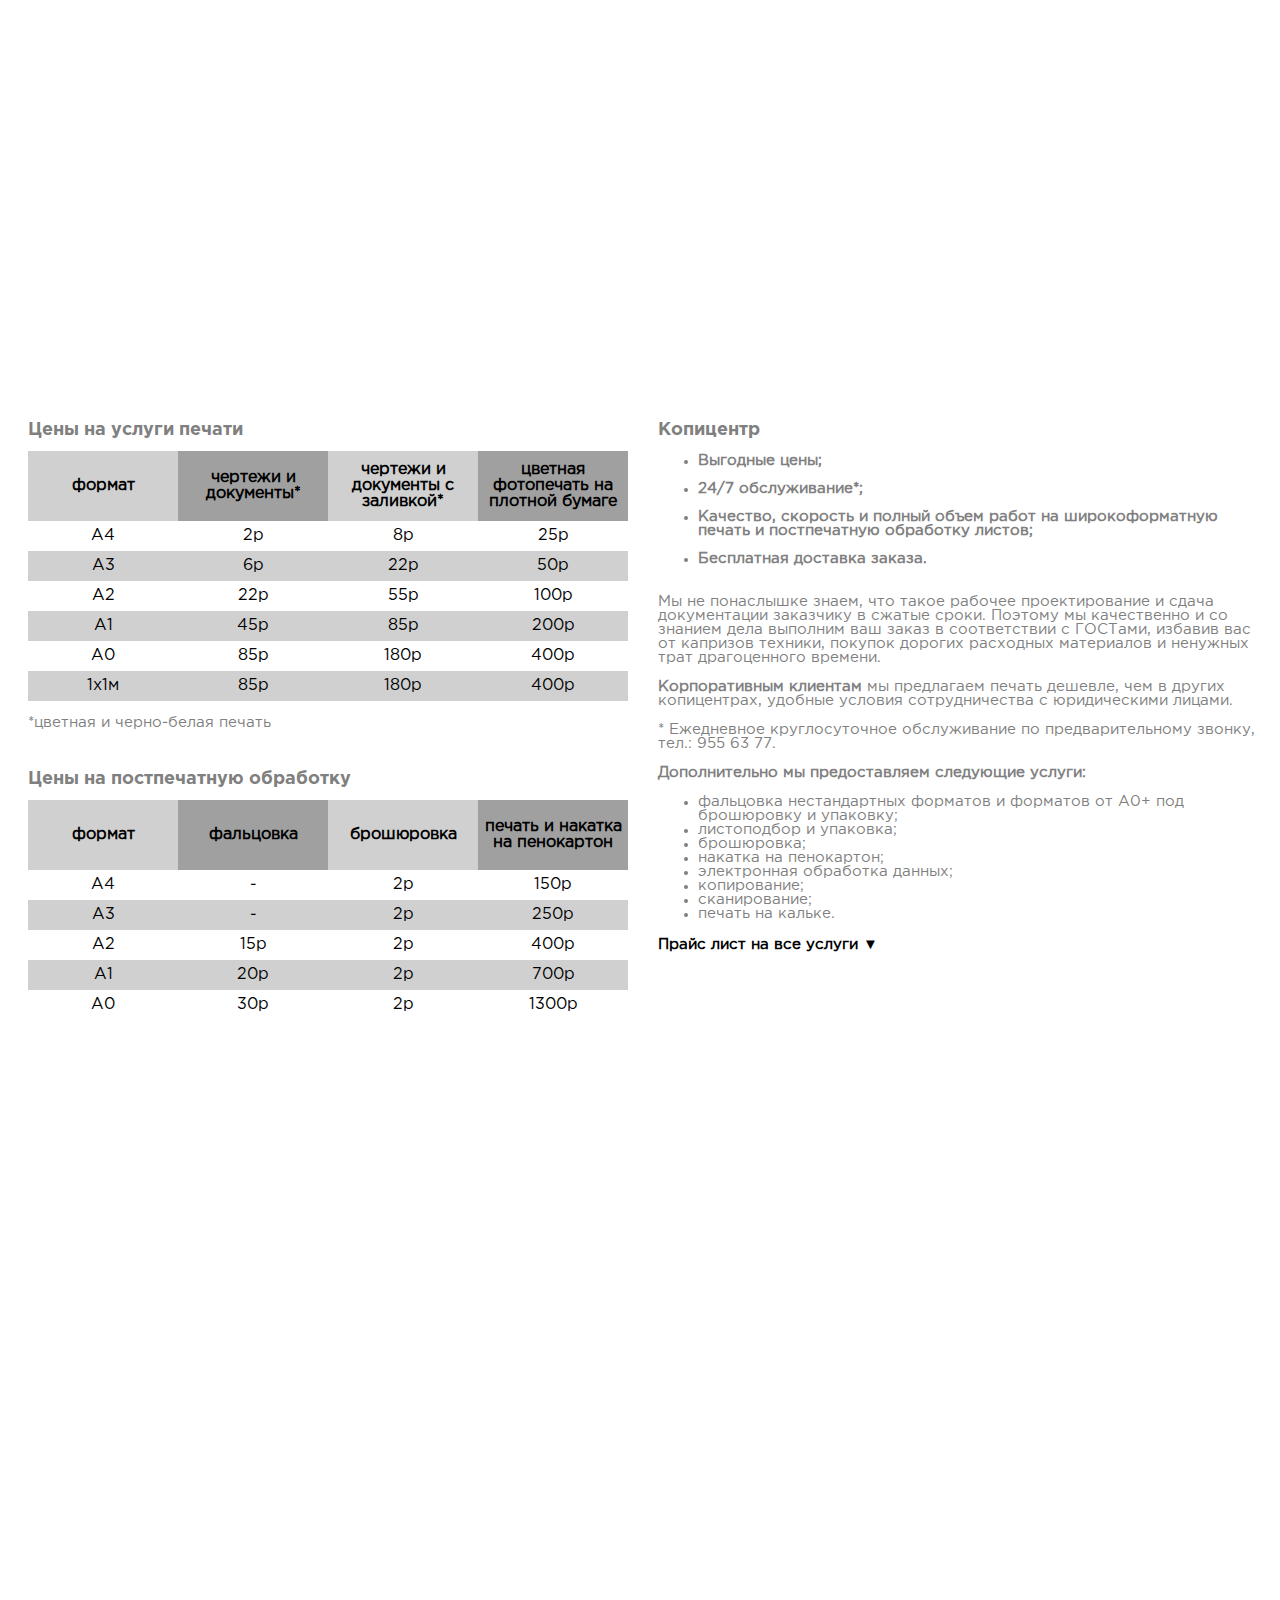
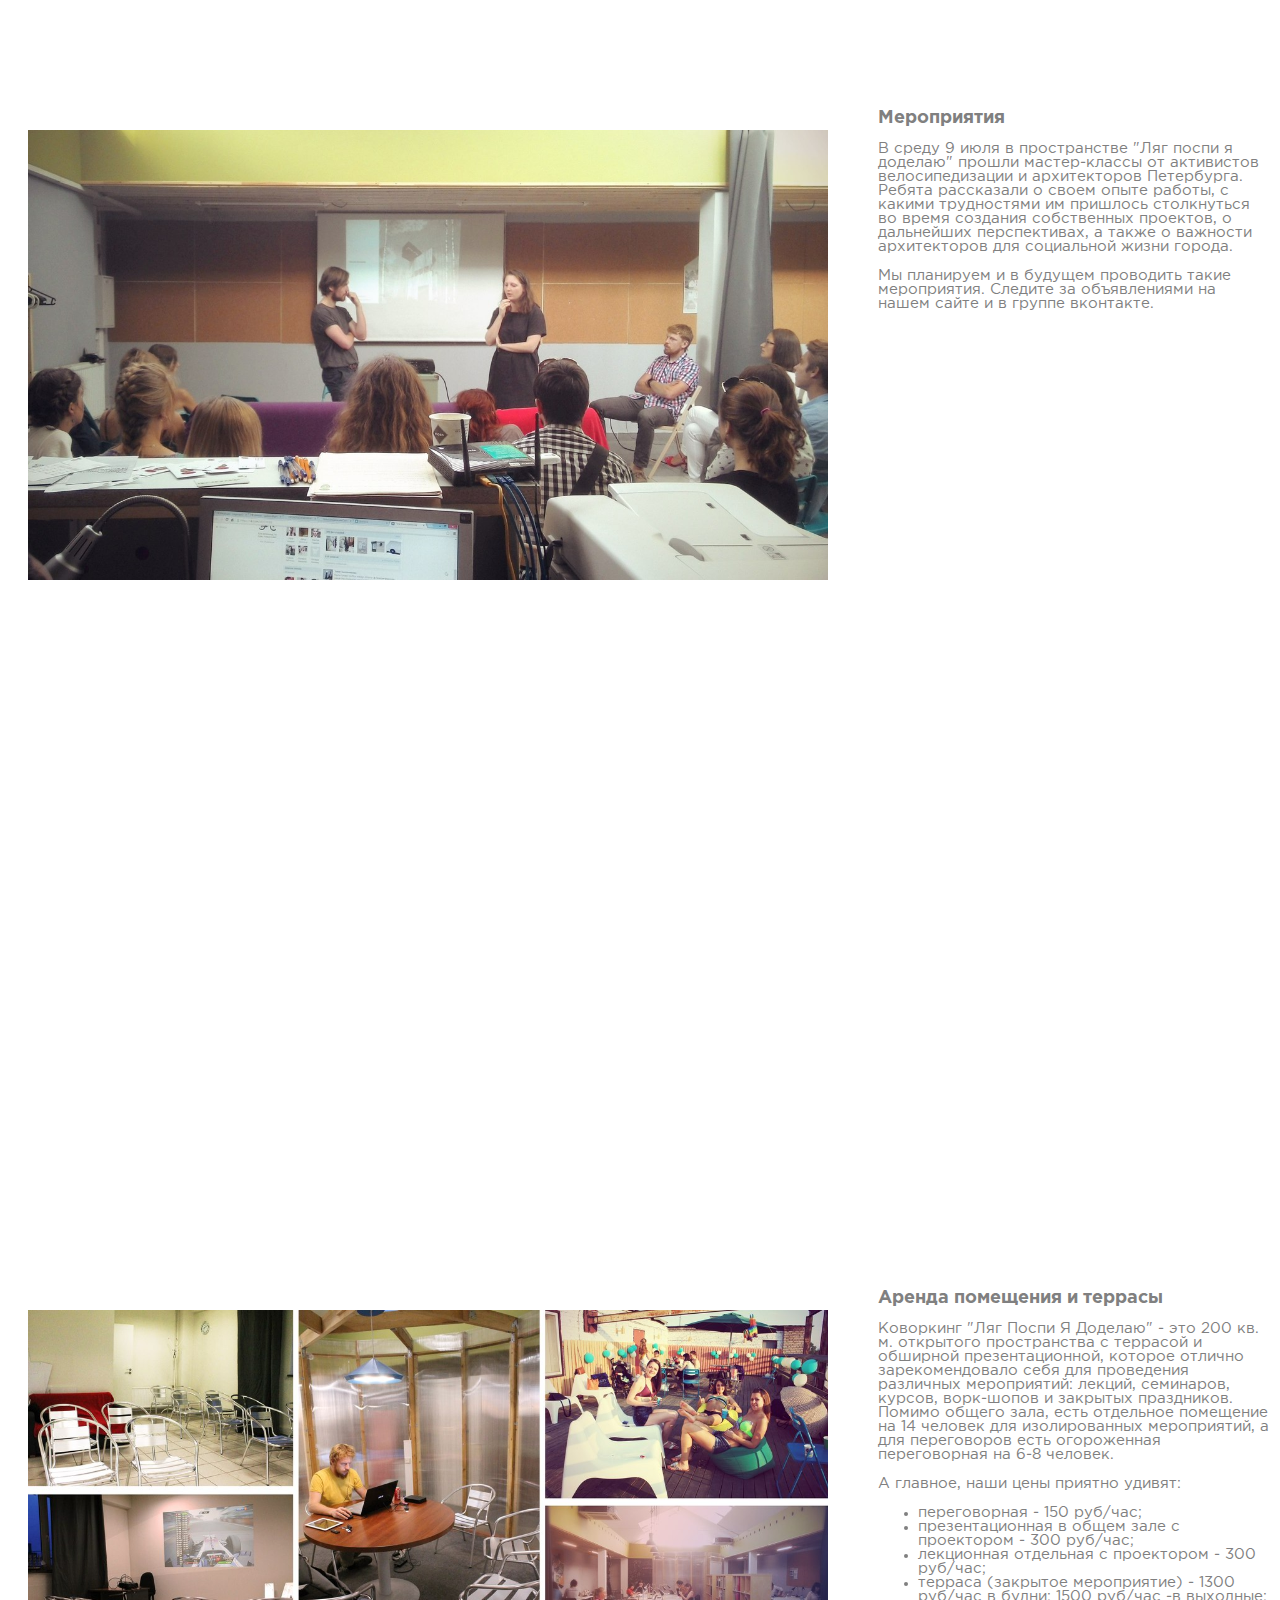
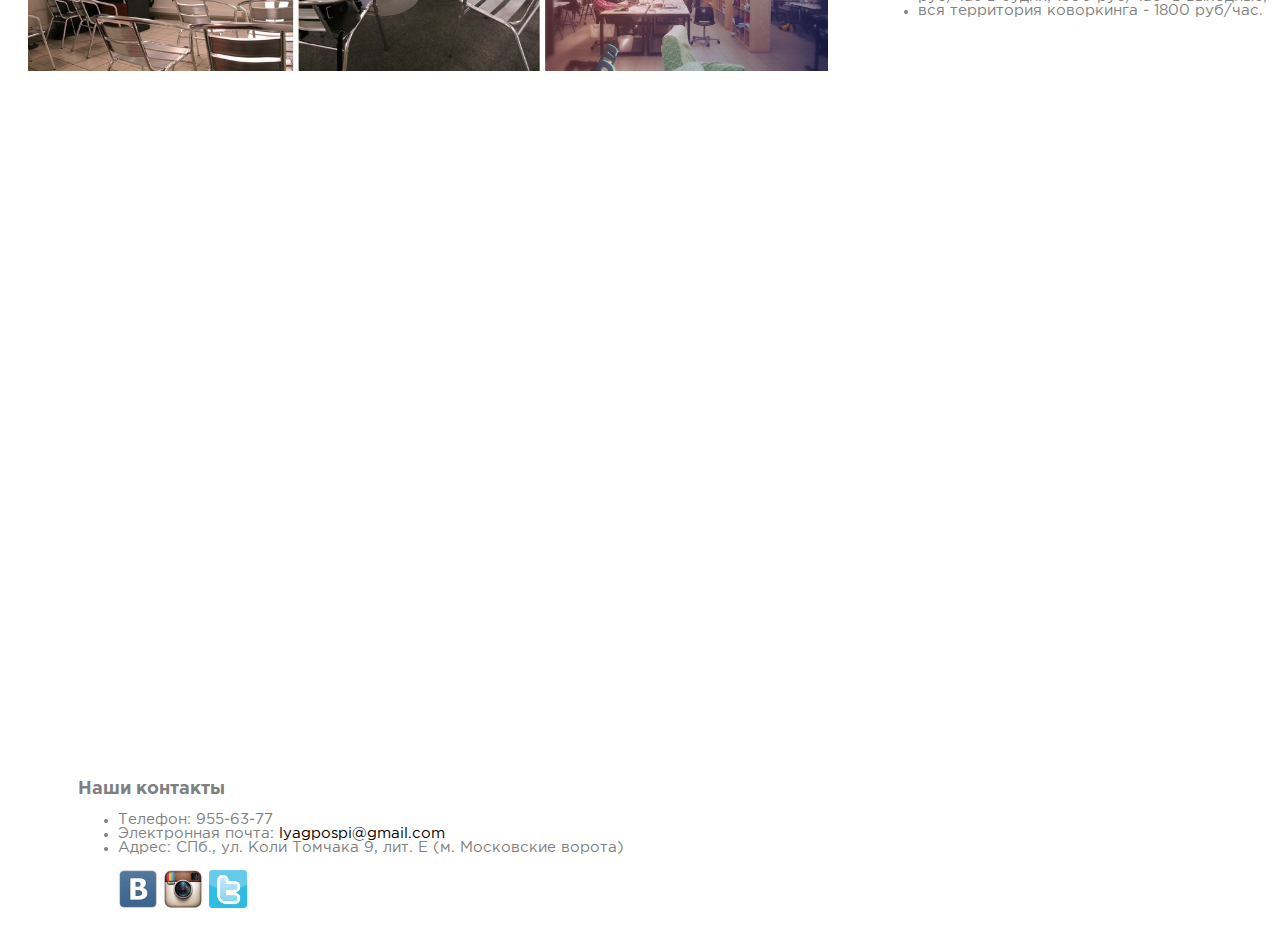
==== commit ec00595c: "some testing" ====
--- a/index.html
+++ b/index.html
@@ -250,7 +250,6 @@
             </ul>
          </div>
     </div>
-    <img src="https://2.downloader.disk.yandex.ru/preview/d024c18dd5297ff017a48bd47c979f49/mpfs/8_Q17UGPGgP5VGx8FV5iVHshwueFtO4fSUqnazWmVHhbkOo5OQ4Iy6BSTb9dJjGVq_J6bpmRyOJonT3VoXnDag%3D%3D?uid=0&filename=dvpng&disposition=inline&hash=&limit=0&content_type=image%2Fpng&size=XXL&crop=0" />
 </section>
 
 </body>
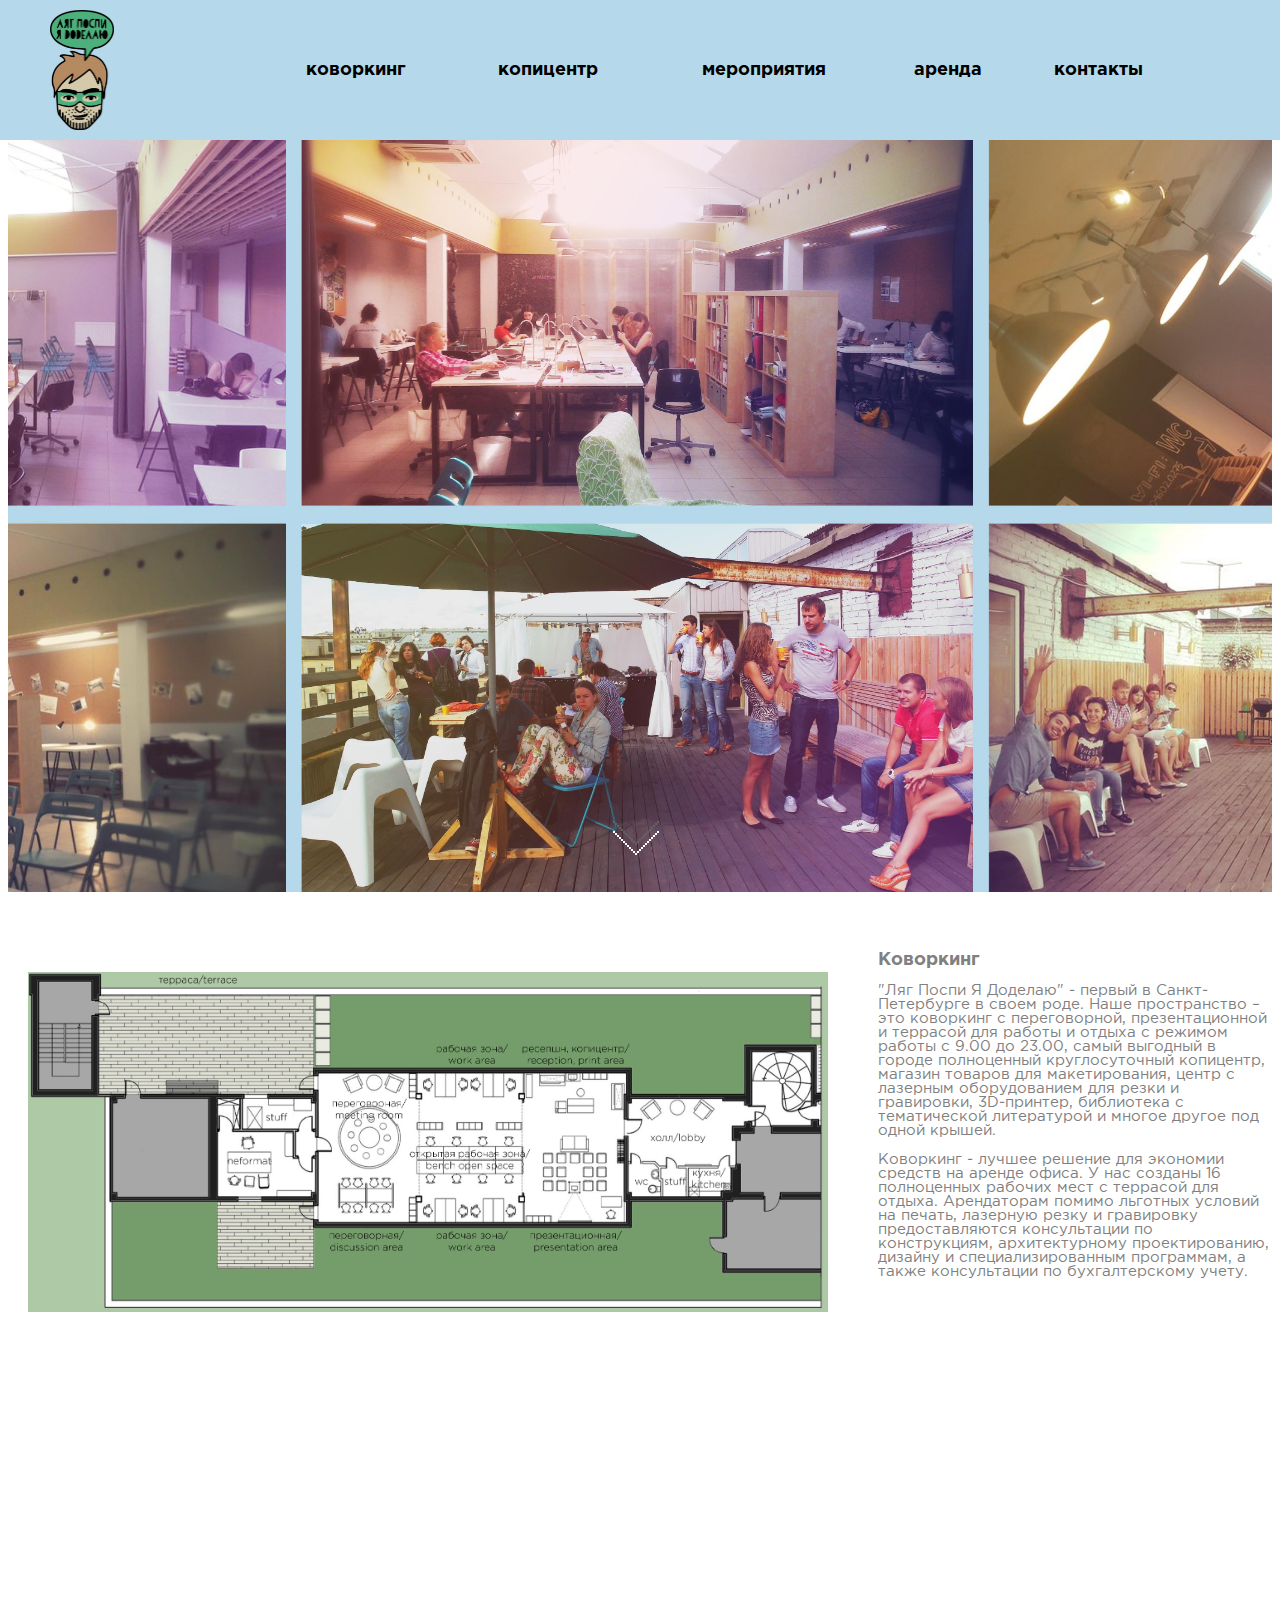
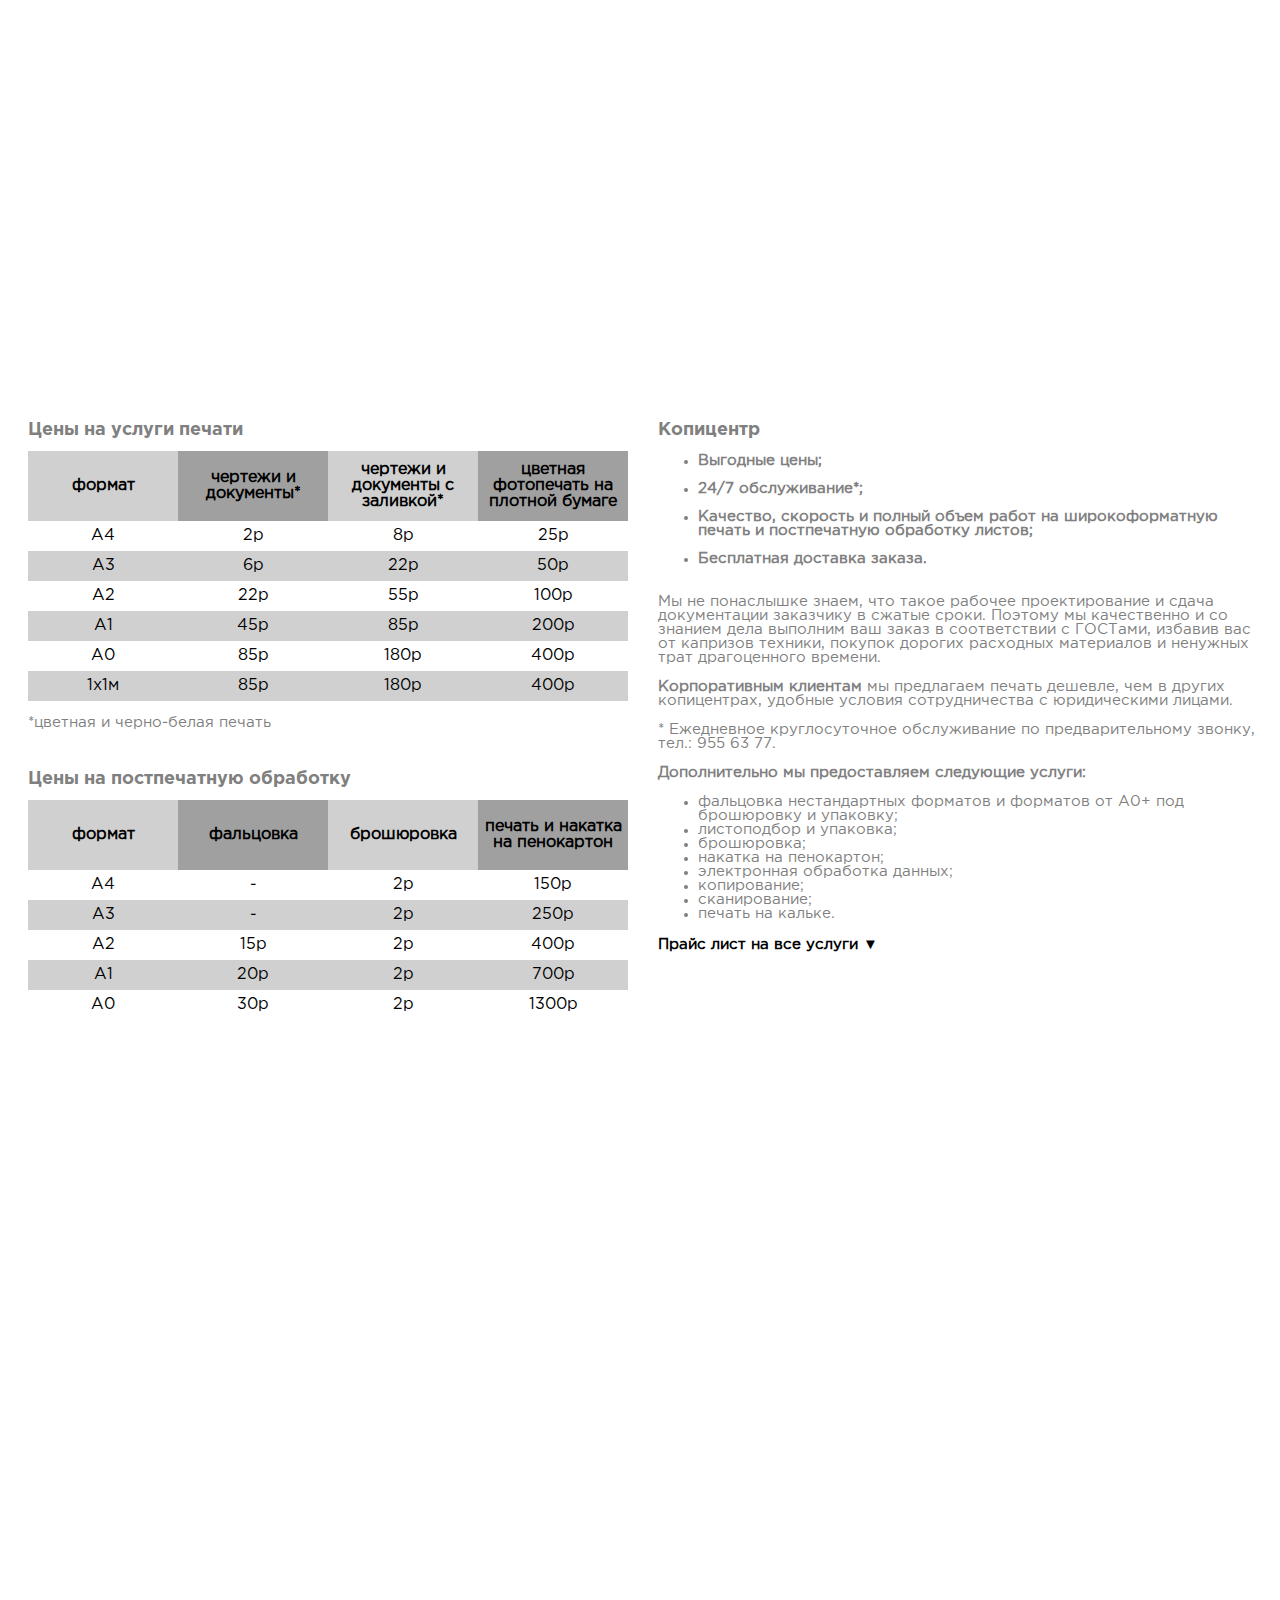
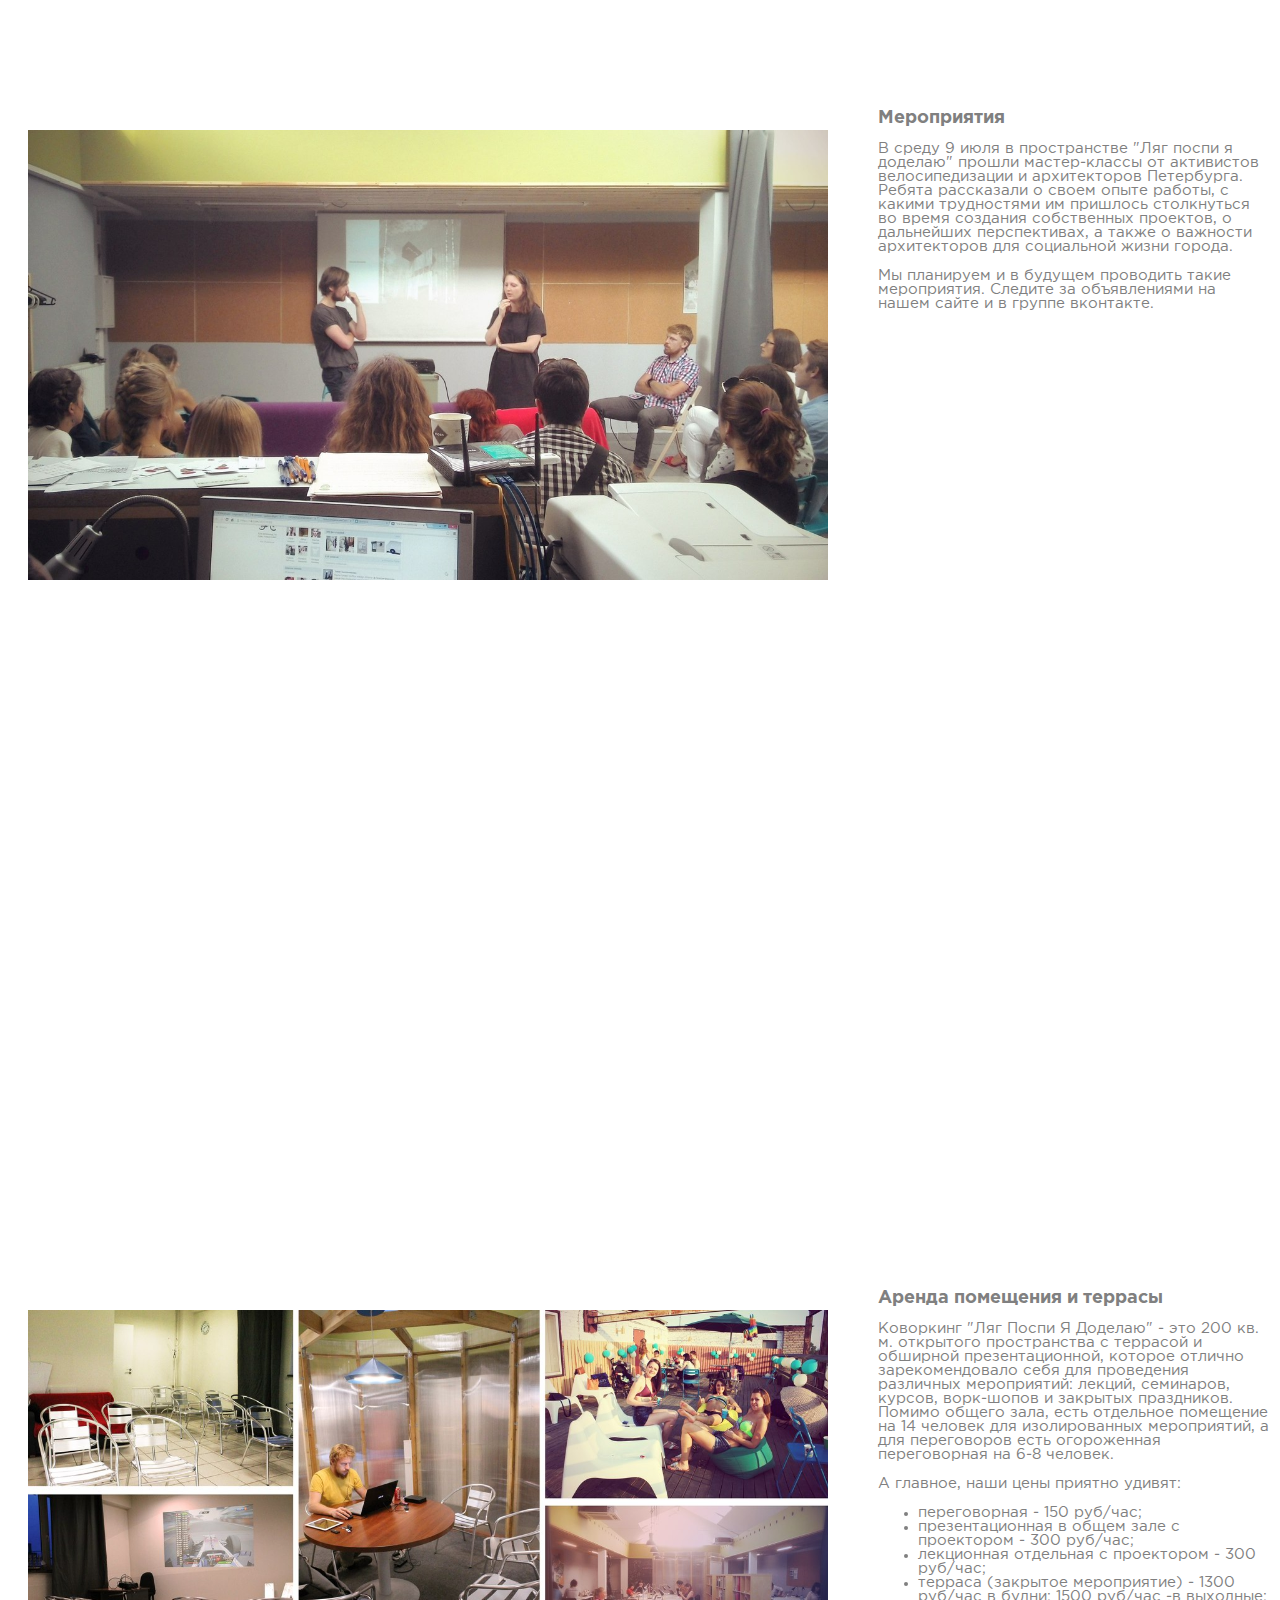
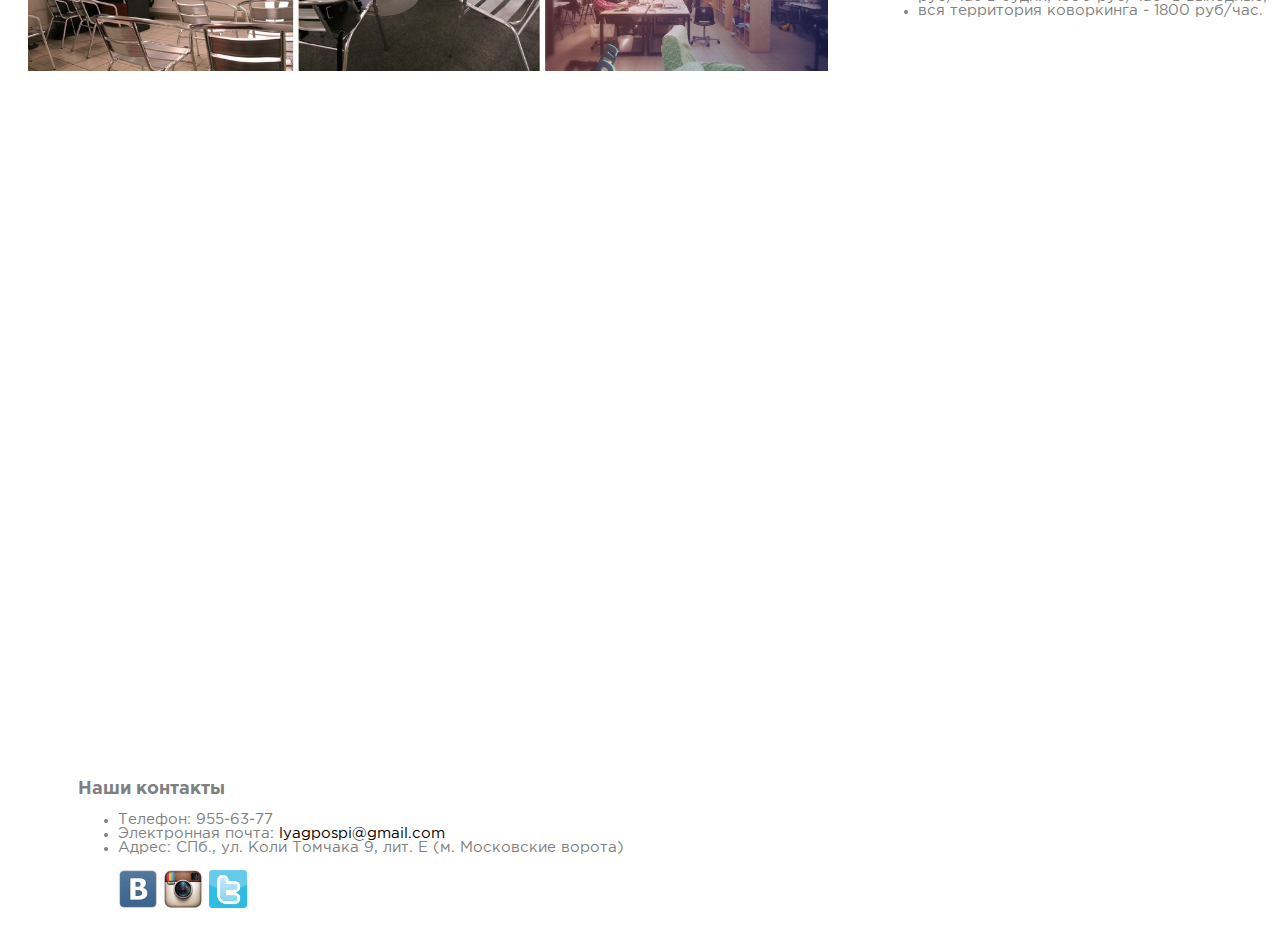
==== commit 60cdce1a: "remove info about 'free' coworking" ====
--- a/index.html
+++ b/index.html
@@ -1,7 +1,7 @@
 <html>
 <head>
 <meta charset="UTF-8"/>
-<meta name="description" content"Лягпоспиядоделаю - бесплатный коворкинг и копицентр"/>
+<meta name="description" content"Лягпоспиядоделаю - коворкинг и копицентр"/>
 <meta name="keywords" lang="ru" content="печать, коворкинг, копицентр, чернобелая печать, цветная печать, фотопечать, печать фотографий, цветная печать а3, цветная печать а4, цветная печать дешево, лягпоспиядоделаю, копировальные услуги, дешево, накатка на пенокартон, печать на пенокартоне, печать а3, печать а4, печать чертежей"/>
 <!-- CSS Code -->
 <link rel="stylesheet" href="css/style.css">
@@ -57,7 +57,7 @@
             <img src="./images/coworking_plan2.png" width=800px />
         </div>
         <div id="content-text">
-        <h1>Бесплатный коворкинг</h1>
+        <h1>Коворкинг</h1>
         <p>"Ляг Поспи Я Доделаю" - первый в Санкт-Петербурге в своем роде. Наше пространство – это коворкинг с переговорной, презентационной и террасой для работы и отдыха с режимом работы с 9.00 до 23.00, самый выгодный в городе полноценный круглосуточный копицентр, магазин товаров для макетирования, центр с лазерным оборудованием для резки и гравировки, 3D-принтер, библиотека с тематической литературой и многое другое под одной крышей.</p>
         <p>Коворкинг - лучшее решение для экономии средств на аренде офиса. У нас созданы 16 полноценных рабочих мест с террасой для отдыха. Арендаторам помимо льготных условий на печать, лазерную резку и гравировку предоставляются консультации по конструкциям, архитектурному проектированию, дизайну и специализированным программам, а также консультации по бухгалтерскому учету.</p>
         </div>
